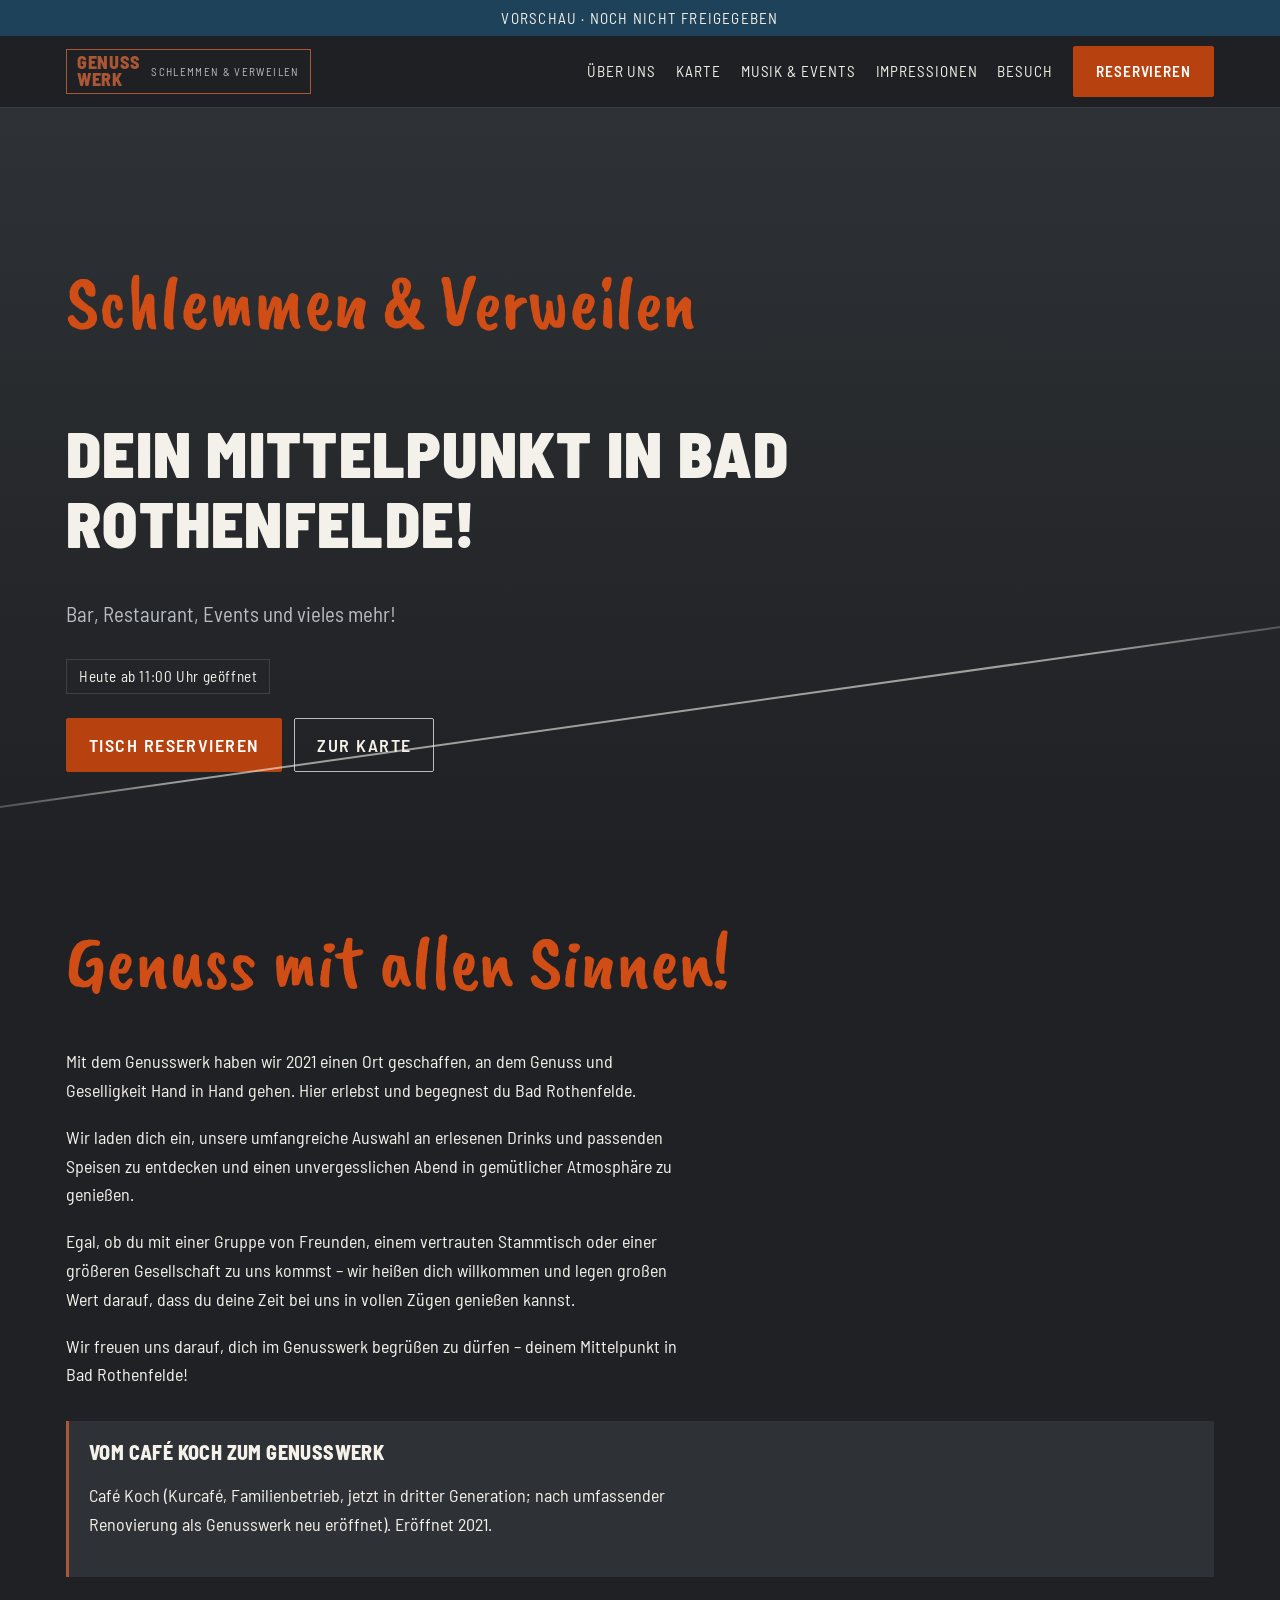
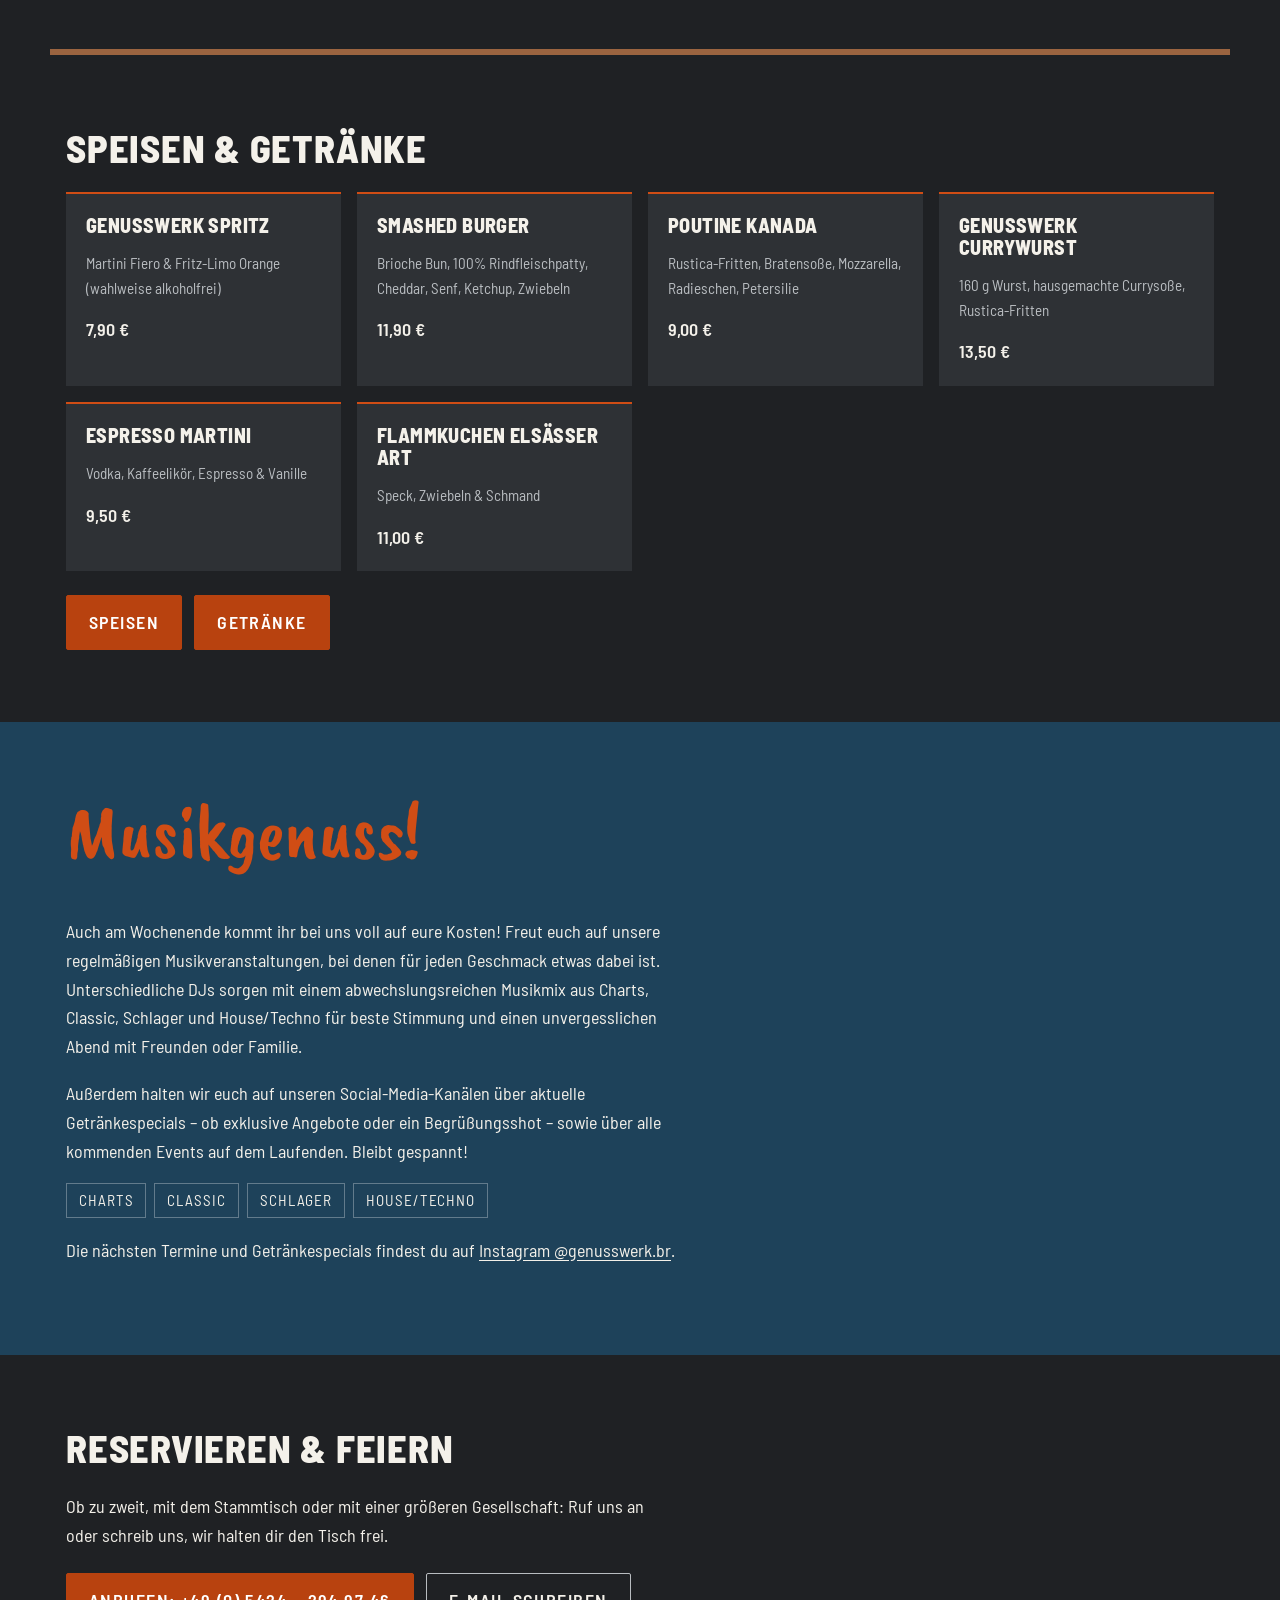
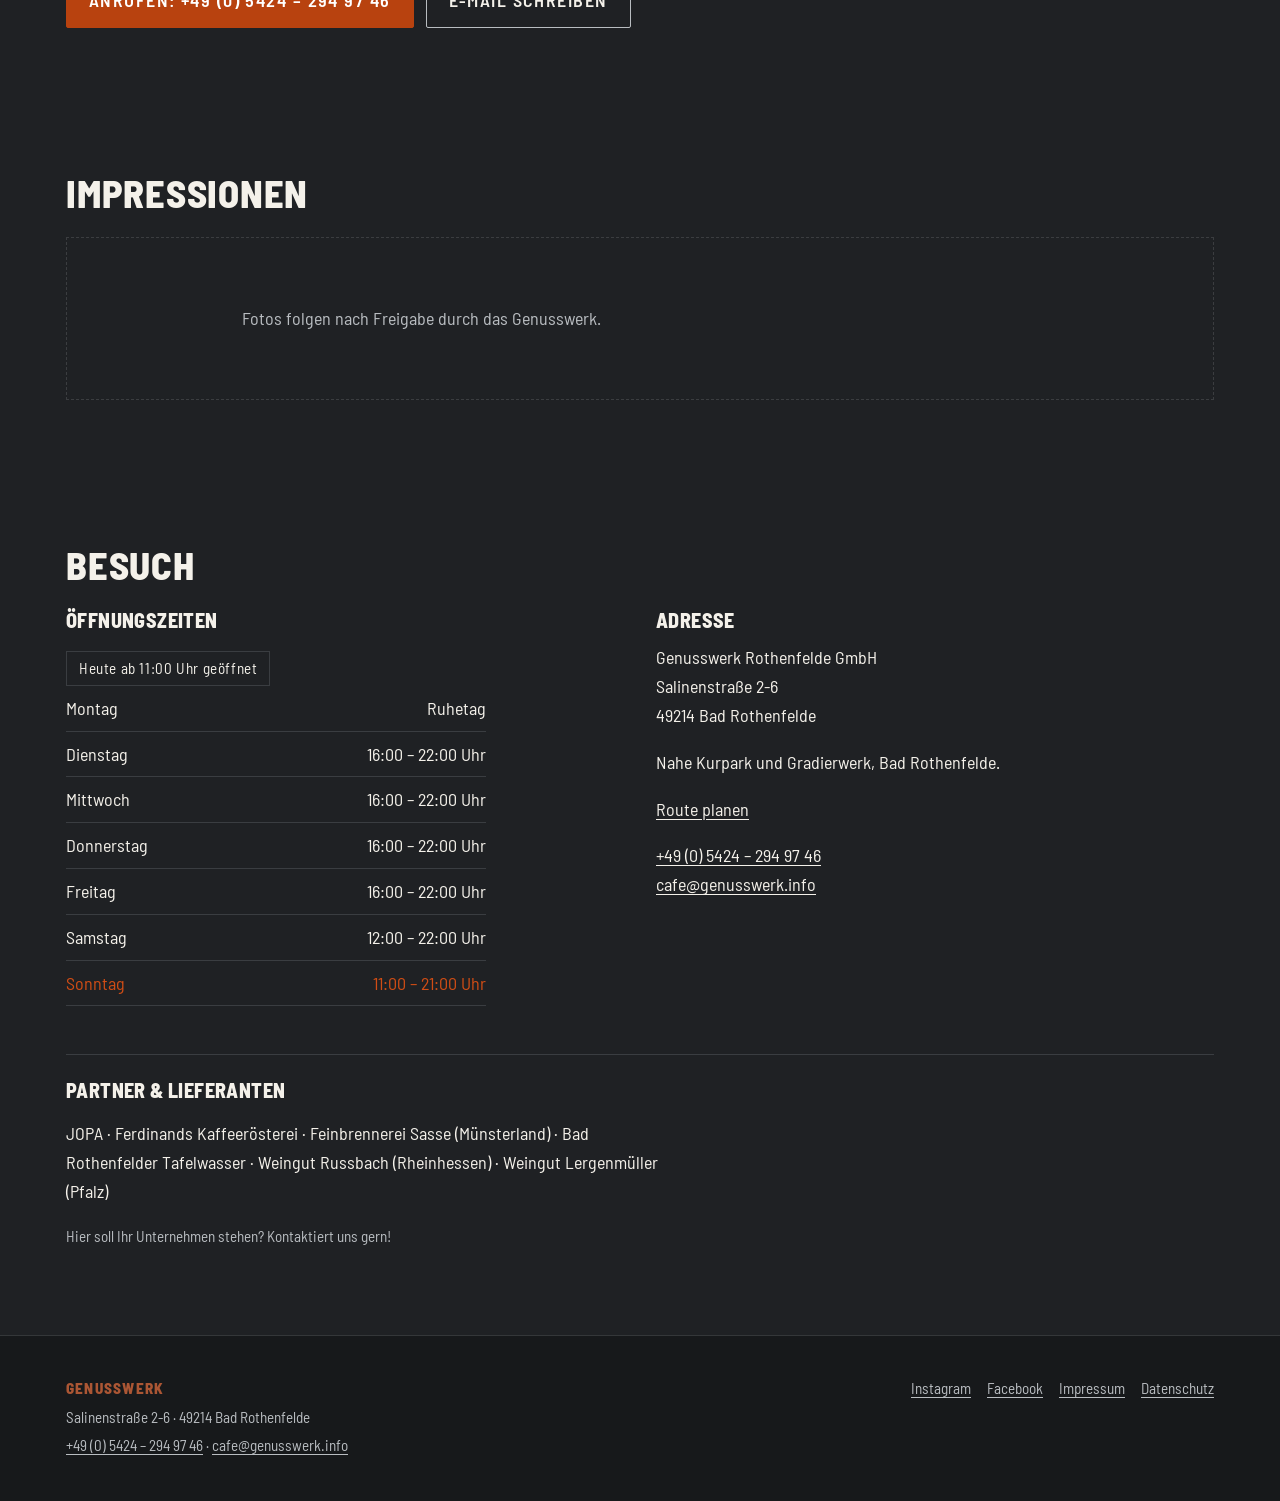
==== index.html @ 1fda417b "Set up Genusswerk website project Concept, content data (full food and drink menu), design tokens an" ====
<!doctype html>
<html lang="de">
<head>
<meta charset="utf-8">
<meta name="viewport" content="width=device-width, initial-scale=1">
<title>Genusswerk Bad Rothenfelde – Bar &amp; Restaurant</title>
<meta name="description" content="Bar &amp; Restaurant in Bad Rothenfelde nahe Kurpark und Gradierwerk: Burger, Flammkuchen, Spritz, Cocktails, Kaffee und DJ-Abende am Wochenende.">
<meta name="robots" content="noindex, nofollow">
<meta name="theme-color" content="#1f2124">
<meta property="og:type" content="website">
<meta property="og:title" content="Genusswerk Bad Rothenfelde – Bar &amp; Restaurant">
<meta property="og:description" content="Bar &amp; Restaurant in Bad Rothenfelde nahe Kurpark und Gradierwerk: Burger, Flammkuchen, Spritz, Cocktails, Kaffee und DJ-Abende am Wochenende.">
<meta property="og:locale" content="de_DE">
<link rel="canonical" href="https://genusswerk.info/">
<script>
/* Vorgabe: Neuladen startet immer oben. Läuft vor dem Rendern, siehe src/site.js. */
(function () {
  if ("scrollRestoration" in history) history.scrollRestoration = "manual";
  var nav = performance.getEntriesByType ? performance.getEntriesByType("navigation")[0] : null;
  var neuGeladen = nav ? nav.type === "reload" : !!(performance.navigation && performance.navigation.type === 1);
  if (neuGeladen && location.hash) history.replaceState(null, "", location.pathname + location.search);
  window.__gwNachOben = neuGeladen || !location.hash;
  if (window.__gwNachOben) window.scrollTo(0, 0);
})();
</script>
<link rel="stylesheet" href="src/design-tokens.css">
<link rel="stylesheet" href="src/site.css">
<script type="application/ld+json">{"@context": "https://schema.org", "@type": "Restaurant", "name": "Genusswerk", "slogan": "Dein Mittelpunkt in Bad Rothenfelde!", "url": "https://genusswerk.info", "telephone": "+4954242949746", "email": "cafe@genusswerk.info", "address": {"@type": "PostalAddress", "streetAddress": "Salinenstraße 2-6", "postalCode": "49214", "addressLocality": "Bad Rothenfelde", "addressCountry": "DE"}, "servesCuisine": ["Burger", "Flammkuchen", "Bar", "Café"], "priceRange": "€€", "hasMenu": "https://genusswerk.info/karte/", "acceptsReservations": true, "openingHoursSpecification": [{"@type": "OpeningHoursSpecification", "dayOfWeek": "Tuesday", "opens": "16:00", "closes": "22:00"}, {"@type": "OpeningHoursSpecification", "dayOfWeek": "Wednesday", "opens": "16:00", "closes": "22:00"}, {"@type": "OpeningHoursSpecification", "dayOfWeek": "Thursday", "opens": "16:00", "closes": "22:00"}, {"@type": "OpeningHoursSpecification", "dayOfWeek": "Friday", "opens": "16:00", "closes": "22:00"}, {"@type": "OpeningHoursSpecification", "dayOfWeek": "Saturday", "opens": "12:00", "closes": "22:00"}, {"@type": "OpeningHoursSpecification", "dayOfWeek": "Sunday", "opens": "11:00", "closes": "21:00"}], "sameAs": ["https://www.instagram.com/genusswerk.br/", "https://www.facebook.com/genusswerk.br/"], "foundingDate": "2021"}</script>
</head>
<body data-seite="start">
<a class="skip" href="#inhalt">Zum Inhalt springen</a>
<p class="vorschau">Vorschau · noch nicht freigegeben</p>
<header class="kopf">
  <div class="kopf-innen">
    <a class="marke" href="" aria-label="Genusswerk – Startseite">
      <span class="marke-wort">GENUSS<br>WERK</span>
      <span class="marke-claim">Schlemmen &amp; Verweilen</span>
    </a>
    <button id="menue-knopf" class="menue-knopf" type="button" aria-expanded="false" aria-controls="menue">Menü</button>
    <nav id="menue" class="menue" aria-label="Hauptmenü">
      <a href="#genuss">Über uns</a>
      <a href="karte/">Karte</a>
      <a href="#events">Musik &amp; Events</a>
      <a href="#eindruecke">Impressionen</a>
      <a href="#besuch">Besuch</a>
      <a class="knopf knopf-voll" href="#reservieren">Reservieren</a>
    </nav>
  </div>
</header>
<main id="inhalt">

<section class="hero" id="start">
  <div class="hero-innen">
    <p class="hand">Schlemmen &amp; Verweilen</p>
    <h1>Dein Mittelpunkt in Bad Rothenfelde!</h1>
    <p class="hero-unterzeile">Bar, Restaurant, Events und vieles mehr!</p>
    <p class="status" data-status>Öffnungszeiten siehe unten</p>
    <div class="knoepfe">
      <a class="knopf knopf-voll" href="#reservieren">Tisch reservieren</a>
      <a class="knopf" href="karte/">Zur Karte</a>
    </div>
  </div>
  <div class="lichtlinie" aria-hidden="true"></div>
</section>

<section class="abschnitt" id="genuss">
  <h2 class="hand">Genuss mit allen Sinnen!</h2>
  <p>Mit dem Genusswerk haben wir 2021 einen Ort geschaffen, an dem Genuss und Geselligkeit Hand in Hand gehen. Hier erlebst und begegnest du Bad Rothenfelde.</p><p>Wir laden dich ein, unsere umfangreiche Auswahl an erlesenen Drinks und passenden Speisen zu entdecken und einen unvergesslichen Abend in gemütlicher Atmosphäre zu genießen.</p><p>Egal, ob du mit einer Gruppe von Freunden, einem vertrauten Stammtisch oder einer größeren Gesellschaft zu uns kommst – wir heißen dich willkommen und legen großen Wert darauf, dass du deine Zeit bei uns in vollen Zügen genießen kannst.</p><p>Wir freuen uns darauf, dich im Genusswerk begrüßen zu dürfen – deinem Mittelpunkt in Bad Rothenfelde!</p>
  <aside class="geschichte">
    <h3>Vom Café Koch zum Genusswerk</h3>
    <p>Café Koch (Kurcafé, Familienbetrieb, jetzt in dritter Generation; nach umfassender Renovierung als Genusswerk neu eröffnet). Eröffnet 2021.</p>
  </aside>
</section>

<section class="abschnitt abschnitt-theke" id="karte">
  <h2>Speisen &amp; Getränke</h2>
  <ul class="highlights"><li><h3>Genusswerk Spritz</h3><p>Martini Fiero &amp; Fritz-Limo Orange (wahlweise alkoholfrei)</p><span class="preis">7,90 €</span></li><li><h3>Smashed Burger</h3><p>Brioche Bun, 100% Rindfleischpatty, Cheddar, Senf, Ketchup, Zwiebeln</p><span class="preis">11,90 €</span></li><li><h3>Poutine Kanada</h3><p>Rustica-Fritten, Bratensoße, Mozzarella, Radieschen, Petersilie</p><span class="preis">9,00 €</span></li><li><h3>Genusswerk Currywurst</h3><p>160 g Wurst, hausgemachte Currysoße, Rustica-Fritten</p><span class="preis">13,50 €</span></li><li><h3>Espresso Martini</h3><p>Vodka, Kaffeelikör, Espresso &amp; Vanille</p><span class="preis">9,50 €</span></li><li><h3>Flammkuchen Elsässer Art</h3><p>Speck, Zwiebeln &amp; Schmand</p><span class="preis">11,00 €</span></li></ul>
  <div class="knoepfe">
    <a class="knopf knopf-voll" href="karte/#speisen">Speisen</a>
    <a class="knopf knopf-voll" href="karte/#getraenke">Getränke</a>
  </div>
</section>

<section class="abschnitt abschnitt-navy" id="events">
  <h2 class="hand">Musikgenuss!</h2>
  <p>Auch am Wochenende kommt ihr bei uns voll auf eure Kosten! Freut euch auf unsere regelmäßigen Musikveranstaltungen, bei denen für jeden Geschmack etwas dabei ist. Unterschiedliche DJs sorgen mit einem abwechslungsreichen Musikmix aus Charts, Classic, Schlager und House/Techno für beste Stimmung und einen unvergesslichen Abend mit Freunden oder Familie.</p><p>Außerdem halten wir euch auf unseren Social-Media-Kanälen über aktuelle Getränkespecials – ob exklusive Angebote oder ein Begrüßungsshot – sowie über alle kommenden Events auf dem Laufenden. Bleibt gespannt!</p>
  <ul class="genres"><li>Charts</li><li>Classic</li><li>Schlager</li><li>House/Techno</li></ul>
  <p class="termine-leer">Die nächsten Termine und Getränkespecials findest du auf <a href="https://www.instagram.com/genusswerk.br/" rel="noopener">Instagram @genusswerk.br</a>.</p>
</section>

<section class="abschnitt" id="reservieren">
  <h2>Reservieren &amp; Feiern</h2>
  <p>Ob zu zweit, mit dem Stammtisch oder mit einer größeren Gesellschaft: Ruf uns an oder schreib uns, wir halten dir den Tisch frei.</p>
  <div class="knoepfe">
    <a class="knopf knopf-voll" href="tel:+4954242949746">Anrufen: +49 (0) 5424 – 294 97 46</a>
    <a class="knopf" href="mailto:cafe@genusswerk.info?subject=Tischreservierung Genusswerk&amp;body=Datum:%0APersonen:%0AUhrzeit:%0AAnlass:%0ATelefon:">E-Mail schreiben</a>
  </div>
</section>

<section class="abschnitt" id="eindruecke">
  <h2>Impressionen</h2>
  <div class="galerie" data-platzhalter>
    <p>Fotos folgen nach Freigabe durch das Genusswerk.</p>
  </div>
</section>

<section class="abschnitt" id="besuch">
  <h2>Besuch</h2>
  <div class="besuch-raster">
    <div>
      <h3>Öffnungszeiten</h3>
      <p class="status" data-status></p>
      <table class="zeiten"><tr data-tag="Mo"><th scope="row">Montag</th><td>Ruhetag</td></tr><tr data-tag="Di"><th scope="row">Dienstag</th><td>16:00 – 22:00 Uhr</td></tr><tr data-tag="Mi"><th scope="row">Mittwoch</th><td>16:00 – 22:00 Uhr</td></tr><tr data-tag="Do"><th scope="row">Donnerstag</th><td>16:00 – 22:00 Uhr</td></tr><tr data-tag="Fr"><th scope="row">Freitag</th><td>16:00 – 22:00 Uhr</td></tr><tr data-tag="Sa"><th scope="row">Samstag</th><td>12:00 – 22:00 Uhr</td></tr><tr data-tag="So"><th scope="row">Sonntag</th><td>11:00 – 21:00 Uhr</td></tr></table>
    </div>
    <div>
      <h3>Adresse</h3>
      <address>Genusswerk Rothenfelde GmbH<br>Salinenstraße 2-6<br>49214 Bad Rothenfelde</address>
      <p>Nahe Kurpark und Gradierwerk, Bad Rothenfelde.</p>
      <p><a href="https://www.openstreetmap.org/search?query=Salinenstraße+2-6+49214+Bad+Rothenfelde" rel="noopener">Route planen</a></p>
      <p><a href="tel:+4954242949746">+49 (0) 5424 – 294 97 46</a><br><a href="mailto:cafe@genusswerk.info">cafe@genusswerk.info</a></p>
    </div>
  </div>
  <div class="partner">
    <h3>Partner &amp; Lieferanten</h3>
    <p>JOPA · Ferdinands Kaffeerösterei · Feinbrennerei Sasse (Münsterland) · Bad Rothenfelder Tafelwasser · Weingut Russbach (Rheinhessen) · Weingut Lergenmüller (Pfalz)</p>
    <p class="leise">Hier soll Ihr Unternehmen stehen? Kontaktiert uns gern!</p>
  </div>
</section>

</main>
<footer class="fuss">
  <div class="fuss-innen">
    <div>
      <p class="fuss-marke">GENUSSWERK</p>
      <p>Salinenstraße 2-6 · 49214 Bad Rothenfelde</p>
      <p><a href="tel:+4954242949746">+49 (0) 5424 – 294 97 46</a> · <a href="mailto:cafe@genusswerk.info">cafe@genusswerk.info</a></p>
    </div>
    <nav aria-label="Rechtliches" class="fuss-links">
      <a href="https://www.instagram.com/genusswerk.br/" rel="noopener">Instagram</a>
      <a href="https://www.facebook.com/genusswerk.br/" rel="noopener">Facebook</a>
      <a href="impressum/">Impressum</a>
      <a href="datenschutz/">Datenschutz</a>
    </nav>
  </div>
</footer>
<script type="application/json" id="gw-zeiten">[{"tag": "Montag", "kurz": "Mo", "geschlossen": true, "label": "Ruhetag"}, {"tag": "Dienstag", "kurz": "Di", "von": "16:00", "bis": "22:00"}, {"tag": "Mittwoch", "kurz": "Mi", "von": "16:00", "bis": "22:00"}, {"tag": "Donnerstag", "kurz": "Do", "von": "16:00", "bis": "22:00"}, {"tag": "Freitag", "kurz": "Fr", "von": "16:00", "bis": "22:00"}, {"tag": "Samstag", "kurz": "Sa", "von": "12:00", "bis": "22:00"}, {"tag": "Sonntag", "kurz": "So", "von": "11:00", "bis": "21:00"}]</script>
<script src="src/site.js" defer></script>
</body>
</html>
---- src/design-tokens.css ----
/*
 * Genusswerk – Design-Tokens (Entwurf, Stand 29.09.2026)
 *
 * Herkunft der Werte:
 *   Markenfarben  -> genusswerk.info (CSS) und Speisekarten-PDF 2026
 *   Raumfarben    -> Fotos vom Gastraum (Ziegel, Nussholz-Theke, Petrol-Samt, Stahlrohre, LED-Linien)
 *   Schriften     -> Speisekarte 2026: Barlow Semi Condensed + Pinselschrift "Ernest and Emily"
 *
 * Raumfarben sind Schätzwerte aus Fotos. Vor dem Bau einmal vor Ort mit Farbkarte abgleichen.
 */

@import url("https://fonts.googleapis.com/css2?family=Barlow+Semi+Condensed:wght@300;400;600;700;800;900&family=Caveat+Brush&display=swap");

:root {
  /* Marke */
  --gw-orange: #d04d15;        /* Hauptakzent: Buttons, Schrift-Highlights, Etiketten "Speisen"/"Getränke" */
  --gw-orange-hover: #b8420f;
  --gw-kupfer: #ab5634;        /* Logo-Rahmen, feine Linien, Icons */
  --gw-navy: #1e425a;          /* Textflächen wie "Musikgenuss!" und "Dein Mittelpunkt" */
  --gw-navy-tief: #142c3d;

  /* Raum */
  --raum-anthrazit: #1f2124;   /* schwarze Decke, Regale, Stühle: Grundfläche der Seite */
  --raum-graphit: #2e3135;     /* Thekenfront, Karten-Hintergründe */
  --raum-ziegel: #7b4a3c;      /* Klinkerwand: nur als Textur oder schmale Flächen */
  --raum-ziegel-hell: #a06a58;
  --raum-nuss: #9a6440;        /* Nussholz-Thekenplatte: Trennbänder, Tabellenkopf */
  --raum-nuss-hell: #c08a5e;
  --raum-samt: #3d7d92;        /* Petrol-Samt der Barhocker: sekundärer Akzent, Tags, Fokus-Ring */
  --raum-samt-hell: #6fa9bb;
  --raum-stahl: #b9bdc1;       /* Lüftungsrohre: Linien, Trenner, sekundärer Text auf dunkel */
  --raum-licht: #f4f1ea;       /* warmes LED-Weiß: Fließtext auf dunkel */

  /* Semantik – dunkles Standardthema ("Abend in der Bar") */
  --bg: var(--raum-anthrazit);
  --bg-karte: var(--raum-graphit);
  --text: var(--raum-licht);
  --text-leise: var(--raum-stahl);
  --akzent: var(--gw-orange);
  --akzent-2: var(--raum-samt);
  --linie: rgba(185, 189, 193, 0.18);
  --fokus: var(--raum-samt-hell);

  /* Schrift */
  --font-text: "Barlow Semi Condensed", "Arial Narrow", system-ui, sans-serif;
  --font-titel: "Barlow Semi Condensed", "Arial Narrow", system-ui, sans-serif; /* 800/900, VERSALIEN */
  --font-hand: "Caveat Brush", "Segoe Script", cursive; /* Ersatz für "Ernest and Emily", Lizenz prüfen */

  --fs-hand: clamp(2.6rem, 6vw, 5rem);
  --fs-h1: clamp(2.2rem, 5vw, 4rem);
  --fs-h2: clamp(1.6rem, 3.2vw, 2.4rem);
  --fs-text: 1.125rem;
  --fs-klein: 0.95rem;

  /* Raster */
  --radius: 2px;               /* kantig wie Stahl und Theke, keine runden "App"-Ecken */
  --gutter: 16px;
  --max: 1180px;
  --lichtlinie: linear-gradient(90deg, transparent, var(--raum-licht) 20%, var(--raum-licht) 80%, transparent);
}

/* Helles Tagesthema ("Kaffee am Sonntag"), optional */
:root[data-theme="tag"] {
  --bg: var(--raum-licht);
  --bg-karte: #ffffff;
  --text: var(--raum-anthrazit);
  --text-leise: #5a5f64;
  --linie: rgba(31, 33, 36, 0.12);
}

@media (prefers-reduced-motion: reduce) {
  :root { --animation: none; }
}
---- src/site.css ----
/*
 * Genusswerk – Rohbau-Stylesheet.
 * Struktur und Lesbarkeit stehen, die edle Gestaltung folgt im Designschritt.
 * Werte kommen aus design-tokens.css.
 *
 * Kein `scroll-behavior: smooth` auf html: das würde den Sprung nach oben
 * beim Neuladen animieren. Weiches Scrollen macht site.js nur bei Klicks.
 */

*, *::before, *::after { box-sizing: border-box; }

html { -webkit-text-size-adjust: 100%; }

body {
  margin: 0;
  background: var(--bg);
  color: var(--text);
  font-family: var(--font-text);
  font-size: var(--fs-text);
  line-height: 1.6;
}

img { max-width: 100%; display: block; }
a { color: inherit; text-underline-offset: 3px; }
a:hover { color: var(--akzent); }
:focus-visible { outline: 2px solid var(--fokus); outline-offset: 3px; }

h1, h2, h3, h4 {
  font-family: var(--font-titel);
  font-weight: 800;
  line-height: 1.1;
  text-transform: uppercase;
  letter-spacing: 0.02em;
  margin: 0 0 0.6em;
}
h1 { font-size: var(--fs-h1); font-weight: 900; }
h2 { font-size: var(--fs-h2); }
h3 { font-size: 1.25rem; }
h4 { font-size: 1.05rem; margin: 0; }

.hand {
  font-family: var(--font-hand);
  font-size: var(--fs-hand);
  font-weight: 400;
  text-transform: none;
  letter-spacing: 0;
  color: var(--akzent);
  line-height: 1;
}

.skip { position: absolute; left: -999px; top: 0; }
.skip:focus { left: var(--gutter); z-index: 100; background: var(--bg); padding: 8px 12px; }

.vorschau {
  margin: 0;
  padding: 6px var(--gutter);
  background: var(--gw-navy);
  color: var(--raum-licht);
  font-size: var(--fs-klein);
  text-align: center;
  letter-spacing: 0.08em;
  text-transform: uppercase;
}

/* Kopf */
.kopf { position: sticky; top: 0; z-index: 50; background: rgba(31, 33, 36, 0.92); backdrop-filter: blur(8px); border-bottom: 1px solid var(--linie); }
.kopf-innen { max-width: var(--max); margin: 0 auto; padding: 10px var(--gutter); display: flex; align-items: center; gap: 16px; }
.marke { text-decoration: none; display: flex; align-items: center; gap: 12px; border: 1px solid var(--gw-kupfer); padding: 4px 10px; }
.marke-wort { color: var(--gw-kupfer); font-weight: 800; line-height: 0.95; letter-spacing: 0.04em; }
.marke-claim { font-size: 0.7rem; letter-spacing: 0.12em; text-transform: uppercase; color: var(--text-leise); }
.menue { margin-left: auto; display: flex; align-items: center; gap: 20px; }
.menue a { text-decoration: none; text-transform: uppercase; letter-spacing: 0.06em; font-size: 0.95rem; }
.menue-knopf { display: none; margin-left: auto; background: none; color: var(--text); border: 1px solid var(--linie); padding: 6px 12px; font: inherit; }

@media (max-width: 860px) {
  .menue-knopf { display: block; }
  .menue { display: none; position: absolute; top: 100%; left: 0; right: 0; flex-direction: column; align-items: stretch; gap: 0; background: var(--bg); border-bottom: 1px solid var(--linie); }
  .menue[data-offen] { display: flex; }
  .menue a { padding: 14px var(--gutter); border-top: 1px solid var(--linie); }
  .marke-claim { display: none; }
}

/* Knöpfe */
.knoepfe { display: flex; flex-wrap: wrap; gap: 12px; margin-top: 24px; }
.knopf { display: inline-block; padding: 12px 22px; border: 1px solid var(--raum-stahl); border-radius: var(--radius); text-decoration: none; text-transform: uppercase; letter-spacing: 0.08em; font-weight: 600; }
.knopf-voll { background: var(--gw-orange-hover); border-color: var(--gw-orange-hover); color: #fff; }
.knopf-voll:hover { background: var(--gw-orange); color: #fff; }

/* Hero */
.hero { position: relative; min-height: 78vh; display: flex; align-items: center; background: linear-gradient(180deg, var(--raum-graphit), var(--bg)); overflow: hidden; }
.hero-innen { max-width: var(--max); margin: 0 auto; padding: 80px var(--gutter); width: 100%; }
.hero-unterzeile { font-size: 1.3rem; color: var(--text-leise); }
.lichtlinie { position: absolute; left: -10%; right: -10%; bottom: 18%; height: 2px; background: var(--lichtlinie); transform: rotate(-8deg); opacity: 0.6; }

.status { display: inline-block; margin: 8px 0 0; padding: 4px 12px; border: 1px solid var(--linie); font-size: var(--fs-klein); letter-spacing: 0.04em; }
.status[data-status="offen"] { border-color: var(--raum-samt); color: var(--raum-samt-hell); }
.status:empty { display: none; }

/* Abschnitte */
.abschnitt { max-width: var(--max); margin: 0 auto; padding: 72px var(--gutter); }
.abschnitt-navy { max-width: none; background: var(--gw-navy); padding-left: max(var(--gutter), calc((100% - var(--max)) / 2 + var(--gutter))); padding-right: max(var(--gutter), calc((100% - var(--max)) / 2 + var(--gutter))); }
.abschnitt-theke { border-top: 6px solid var(--raum-nuss); }
.abschnitt p { max-width: 68ch; }
.geschichte { margin-top: 32px; padding: 20px; border-left: 3px solid var(--gw-kupfer); background: var(--bg-karte); }
.leise { color: var(--text-leise); font-size: var(--fs-klein); }

.highlights { list-style: none; padding: 0; margin: 0; display: grid; gap: 16px; grid-template-columns: repeat(auto-fill, minmax(240px, 1fr)); }
.highlights li { background: var(--bg-karte); padding: 20px; border-top: 2px solid var(--akzent); }
.highlights p { font-size: var(--fs-klein); color: var(--text-leise); }

.genres { list-style: none; padding: 0; display: flex; flex-wrap: wrap; gap: 8px; }
.genres li { border: 1px solid rgba(255, 255, 255, 0.3); padding: 4px 12px; text-transform: uppercase; font-size: var(--fs-klein); letter-spacing: 0.06em; }

.galerie[data-platzhalter] { border: 1px dashed var(--linie); padding: 48px; text-align: center; color: var(--text-leise); }

.besuch-raster { display: grid; gap: 32px; grid-template-columns: repeat(auto-fit, minmax(280px, 1fr)); }
address { font-style: normal; }
.zeiten { border-collapse: collapse; width: 100%; max-width: 420px; }
.zeiten th, .zeiten td { text-align: left; padding: 8px 0; border-bottom: 1px solid var(--linie); font-weight: 400; }
.zeiten td { text-align: right; }
.zeiten tr[data-heute] { color: var(--akzent); font-weight: 600; }
.partner { margin-top: 48px; padding-top: 24px; border-top: 1px solid var(--linie); }

/* Karte */
.karte-leiste { position: sticky; top: 58px; z-index: 10; background: var(--bg); padding: 12px 0; border-bottom: 1px solid var(--linie); }
.filter { display: flex; gap: 8px; flex-wrap: wrap; }
.filter button { background: none; color: var(--text); border: 1px solid var(--linie); padding: 6px 14px; font: inherit; font-size: var(--fs-klein); cursor: pointer; }
.filter button[aria-pressed="true"] { border-color: var(--raum-samt); background: var(--raum-samt); color: #fff; }
.sprung { display: flex; gap: 16px; overflow-x: auto; margin-top: 10px; font-size: var(--fs-klein); white-space: nowrap; scrollbar-width: thin; }
.sprung a { text-decoration: none; color: var(--text-leise); }
.karte-block { margin-top: 56px; }
.etikett { display: inline-block; background: var(--gw-orange-hover); color: #fff; padding: 6px 18px; font-family: var(--font-hand); text-transform: none; font-weight: 400; font-size: 2.4rem; letter-spacing: 0; }
.kategorie { margin-top: 40px; scroll-margin-top: 150px; }
.kategorie h3 { color: var(--raum-nuss-hell); border-bottom: 1px solid var(--linie); padding-bottom: 8px; }
.kategorie-hinweis { color: var(--text-leise); font-size: var(--fs-klein); }
.gerichte { list-style: none; padding: 0; margin: 0; }
.gericht { padding: 12px 0; }
.gericht-kopf { display: flex; align-items: baseline; gap: 8px; }
.gericht-kopf h4 { min-width: 0; text-transform: none; font-weight: 600; font-size: 1.1rem; letter-spacing: 0; }
.punkte { flex: 1; border-bottom: 1px dotted var(--linie); transform: translateY(-4px); }
.preis { white-space: nowrap; font-weight: 600; text-align: right; }
.preis:has(.preis-paar) { white-space: normal; display: flex; flex-wrap: wrap; justify-content: flex-end; column-gap: 12px; }
.preis-paar { white-space: nowrap; }
.preis-label { color: var(--text-leise); font-weight: 400; font-size: var(--fs-klein); }
.gericht-text { margin: 2px 0 0; color: var(--text-leise); font-size: var(--fs-klein); }
.tag { display: inline-block; margin: 6px 6px 0 0; padding: 1px 8px; font-size: 0.75rem; text-transform: uppercase; letter-spacing: 0.06em; border: 1px solid var(--raum-samt); color: var(--raum-samt-hell); }
.extras { font-size: var(--fs-klein); color: var(--text-leise); }
.karte-pdf { margin-top: 24px; font-size: var(--fs-klein); }

.recht h2 { font-size: 1.2rem; margin-top: 2em; }

/* Fuß */
.fuss { border-top: 1px solid var(--linie); background: #17191b; }
.fuss-innen { max-width: var(--max); margin: 0 auto; padding: 40px var(--gutter); display: flex; flex-wrap: wrap; justify-content: space-between; gap: 24px; font-size: var(--fs-klein); color: var(--text-leise); }
.fuss-innen p { margin: 0 0 4px; }
.fuss-marke { color: var(--gw-kupfer); font-weight: 800; letter-spacing: 0.08em; }
.fuss-links { display: flex; flex-wrap: wrap; gap: 16px; align-items: flex-start; }

@media print {
  .kopf, .fuss, .karte-leiste, .vorschau, .karte-pdf { display: none; }
  body { background: #fff; color: #000; }
  .gericht-text, .kategorie-hinweis, .preis-label { color: #333; }
  .etikett { background: none; color: #000; padding: 0; }
  .kategorie { break-inside: avoid; }
}

@media (prefers-reduced-motion: reduce) {
  * { animation: none !important; transition: none !important; }
}
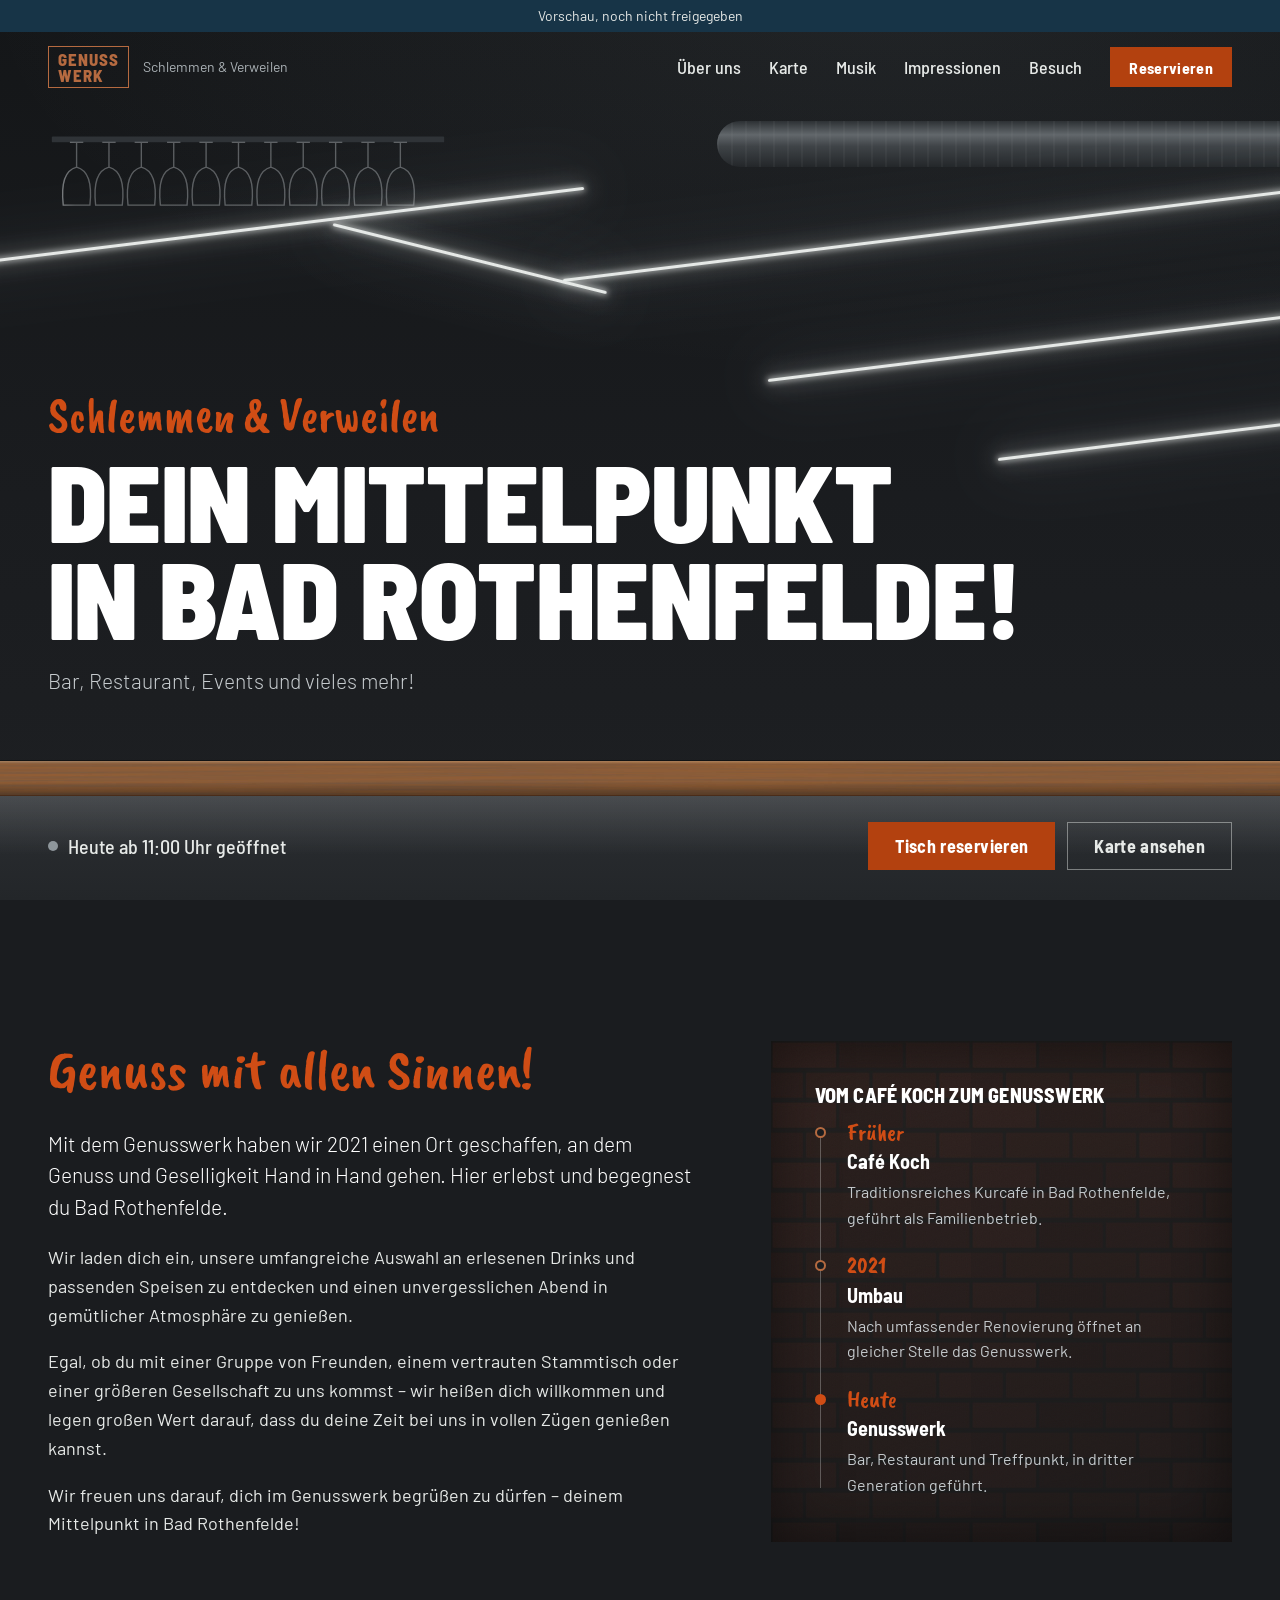
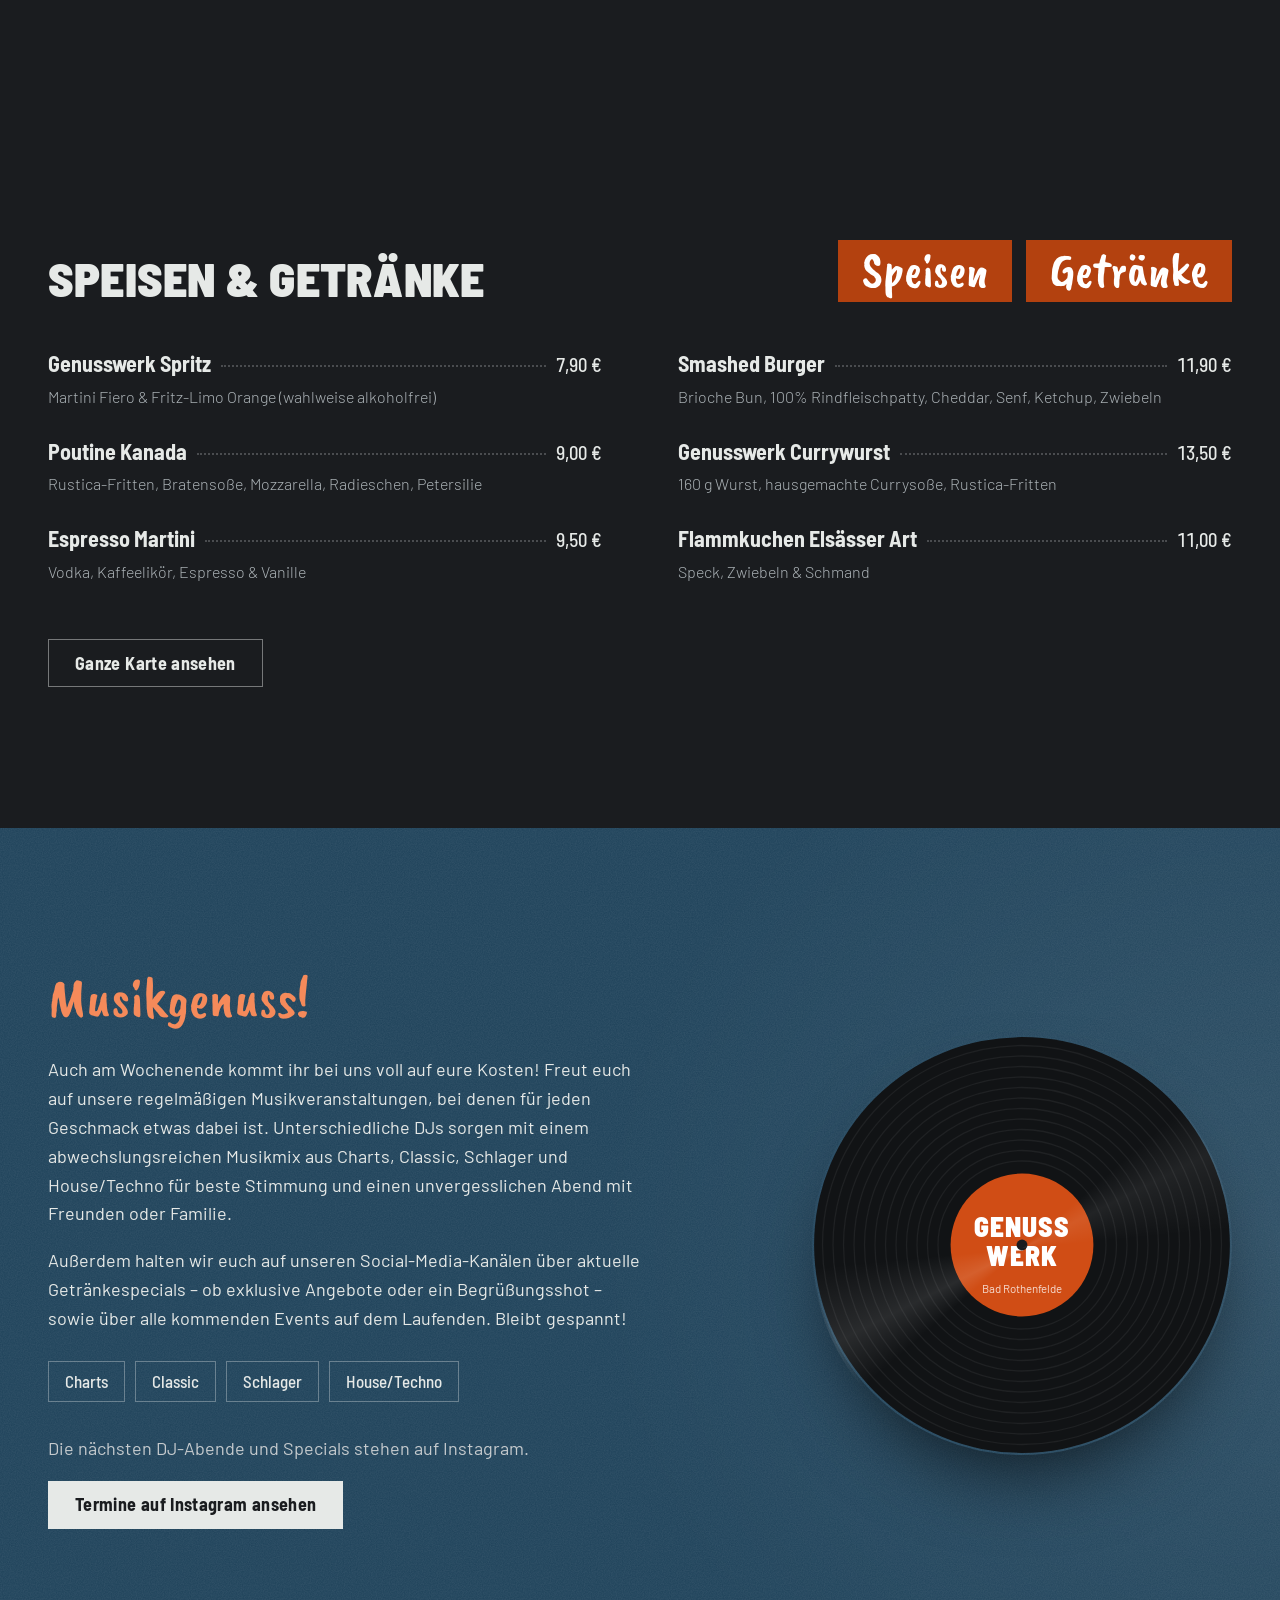
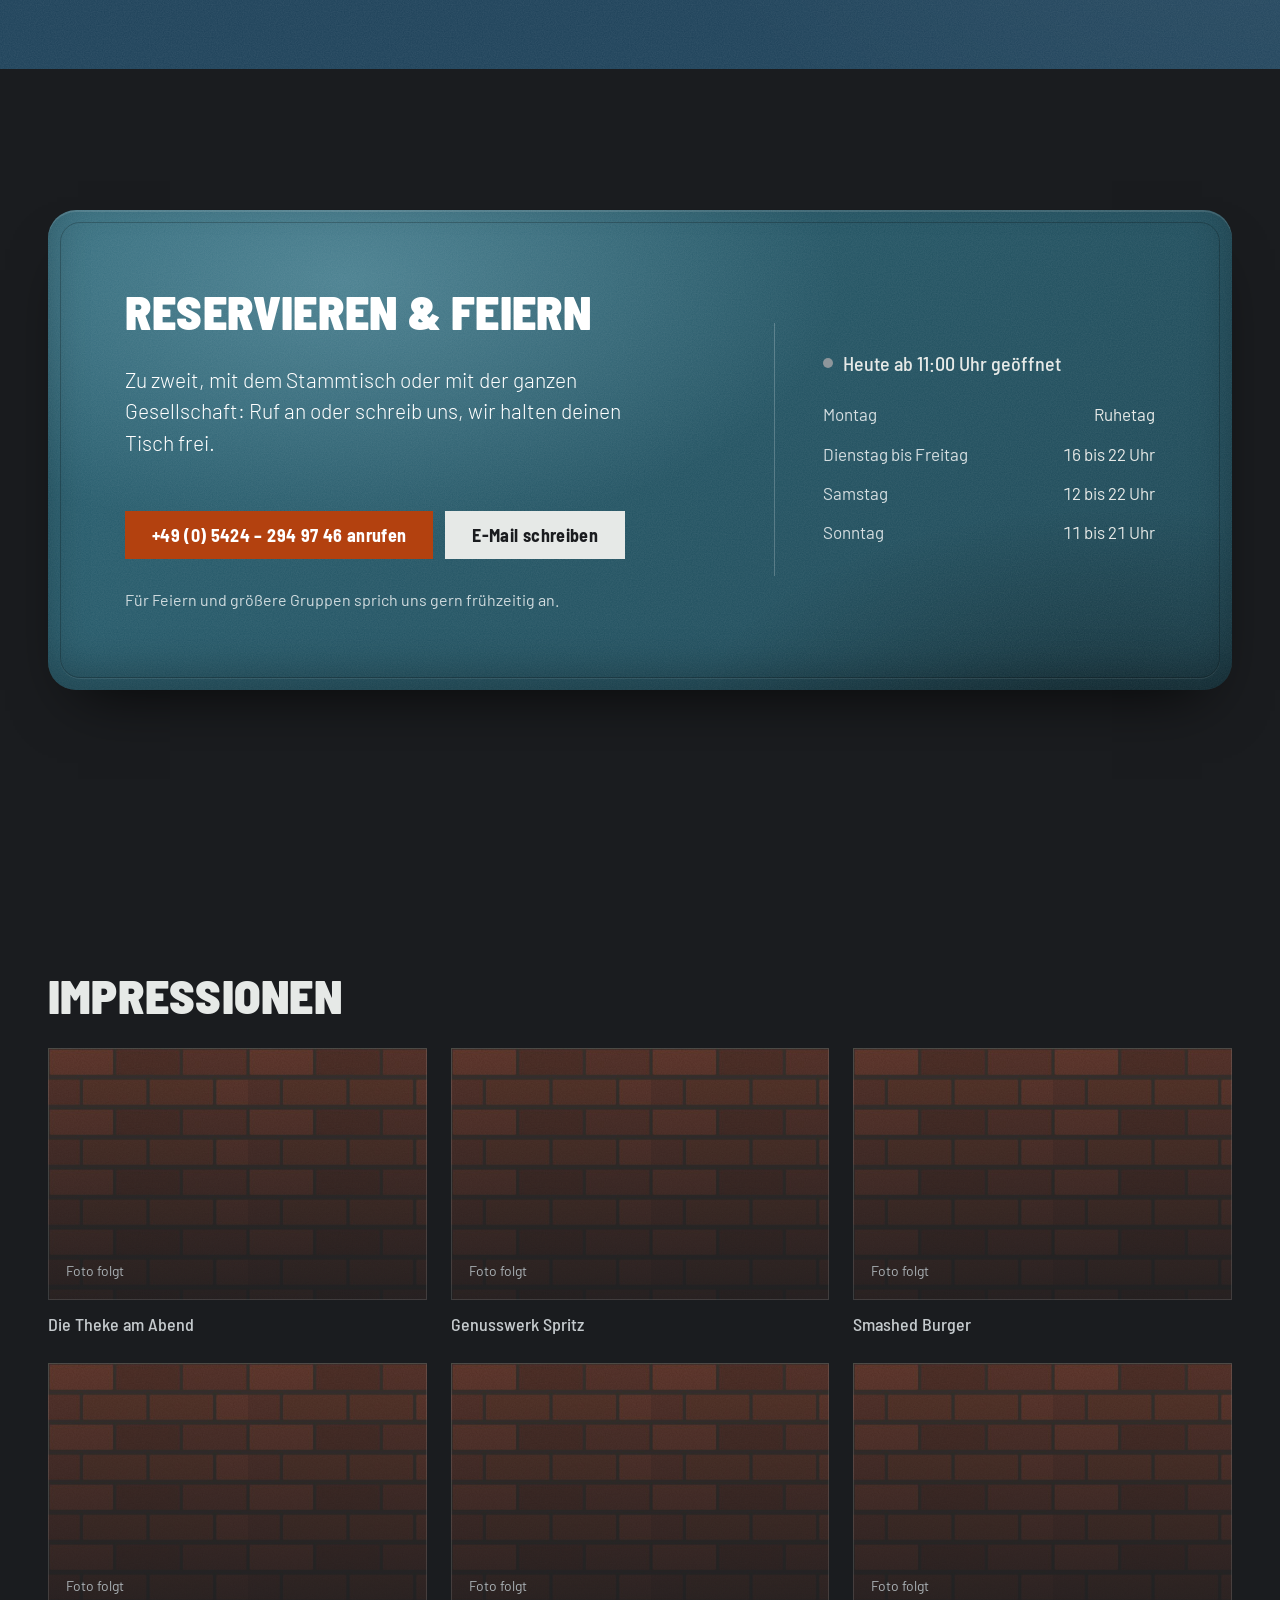
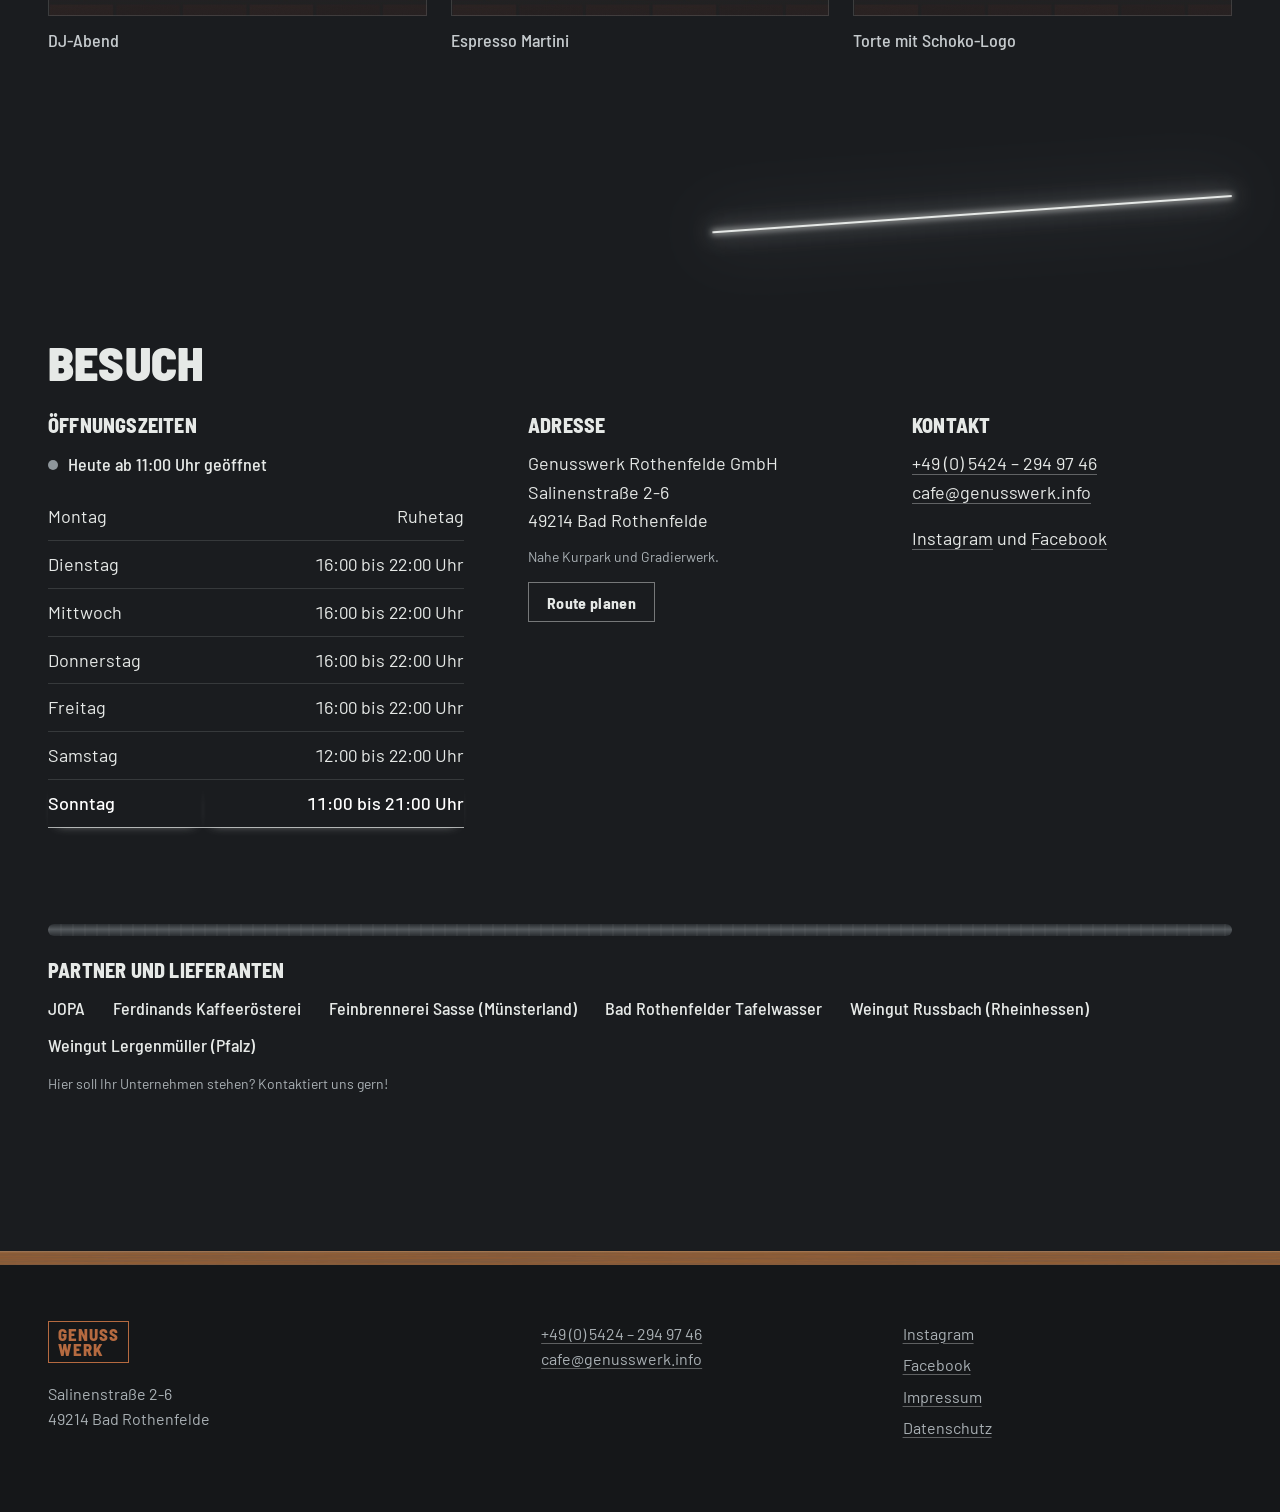
==== commit 2fc4d7e7: "Design the site as "an evening at the bar" The page is built like the room: black ceiling with diago" ====
--- a/index.html
+++ b/index.html
@@ -3,12 +3,13 @@
 <head>
 <meta charset="utf-8">
 <meta name="viewport" content="width=device-width, initial-scale=1">
-<title>Genusswerk Bad Rothenfelde – Bar &amp; Restaurant</title>
+<title>Genusswerk Bad Rothenfelde: Bar &amp; Restaurant</title>
 <meta name="description" content="Bar &amp; Restaurant in Bad Rothenfelde nahe Kurpark und Gradierwerk: Burger, Flammkuchen, Spritz, Cocktails, Kaffee und DJ-Abende am Wochenende.">
 <meta name="robots" content="noindex, nofollow">
-<meta name="theme-color" content="#1f2124">
+<meta name="theme-color" content="#1a1c1f">
+<meta name="color-scheme" content="dark">
 <meta property="og:type" content="website">
-<meta property="og:title" content="Genusswerk Bad Rothenfelde – Bar &amp; Restaurant">
+<meta property="og:title" content="Genusswerk Bad Rothenfelde: Bar &amp; Restaurant">
 <meta property="og:description" content="Bar &amp; Restaurant in Bad Rothenfelde nahe Kurpark und Gradierwerk: Burger, Flammkuchen, Spritz, Cocktails, Kaffee und DJ-Abende am Wochenende.">
 <meta property="og:locale" content="de_DE">
 <link rel="canonical" href="https://genusswerk.info/">
@@ -21,121 +22,191 @@
   if (neuGeladen && location.hash) history.replaceState(null, "", location.pathname + location.search);
   window.__gwNachOben = neuGeladen || !location.hash;
   if (window.__gwNachOben) window.scrollTo(0, 0);
+  document.documentElement.classList.add("js");
 })();
 </script>
+<link rel="preload" href="src/fonts/barlow-semi-condensed-900.woff2" as="font" type="font/woff2" crossorigin>
+<link rel="preload" href="src/fonts/barlow-400.woff2" as="font" type="font/woff2" crossorigin>
+<link rel="stylesheet" href="src/fonts.css">
 <link rel="stylesheet" href="src/design-tokens.css">
 <link rel="stylesheet" href="src/site.css">
 <script type="application/ld+json">{"@context": "https://schema.org", "@type": "Restaurant", "name": "Genusswerk", "slogan": "Dein Mittelpunkt in Bad Rothenfelde!", "url": "https://genusswerk.info", "telephone": "+4954242949746", "email": "cafe@genusswerk.info", "address": {"@type": "PostalAddress", "streetAddress": "Salinenstraße 2-6", "postalCode": "49214", "addressLocality": "Bad Rothenfelde", "addressCountry": "DE"}, "servesCuisine": ["Burger", "Flammkuchen", "Bar", "Café"], "priceRange": "€€", "hasMenu": "https://genusswerk.info/karte/", "acceptsReservations": true, "openingHoursSpecification": [{"@type": "OpeningHoursSpecification", "dayOfWeek": "Tuesday", "opens": "16:00", "closes": "22:00"}, {"@type": "OpeningHoursSpecification", "dayOfWeek": "Wednesday", "opens": "16:00", "closes": "22:00"}, {"@type": "OpeningHoursSpecification", "dayOfWeek": "Thursday", "opens": "16:00", "closes": "22:00"}, {"@type": "OpeningHoursSpecification", "dayOfWeek": "Friday", "opens": "16:00", "closes": "22:00"}, {"@type": "OpeningHoursSpecification", "dayOfWeek": "Saturday", "opens": "12:00", "closes": "22:00"}, {"@type": "OpeningHoursSpecification", "dayOfWeek": "Sunday", "opens": "11:00", "closes": "21:00"}], "sameAs": ["https://www.instagram.com/genusswerk.br/", "https://www.facebook.com/genusswerk.br/"], "foundingDate": "2021"}</script>
 </head>
 <body data-seite="start">
 <a class="skip" href="#inhalt">Zum Inhalt springen</a>
-<p class="vorschau">Vorschau · noch nicht freigegeben</p>
-<header class="kopf">
+<header class="kopf" id="kopf">
+  <p class="vorschau">Vorschau, noch nicht freigegeben</p>
   <div class="kopf-innen">
-    <a class="marke" href="" aria-label="Genusswerk – Startseite">
-      <span class="marke-wort">GENUSS<br>WERK</span>
+    <a class="marke" href="" aria-label="Genusswerk, zur Startseite">
+      <span class="marke-rahmen"><span>GENUSS</span><span>WERK</span></span>
       <span class="marke-claim">Schlemmen &amp; Verweilen</span>
     </a>
-    <button id="menue-knopf" class="menue-knopf" type="button" aria-expanded="false" aria-controls="menue">Menü</button>
+    <button id="menue-knopf" class="menue-knopf" type="button" aria-expanded="false" aria-controls="menue">
+      <span class="menue-striche" aria-hidden="true"></span><span class="menue-wort">Menü</span>
+    </button>
     <nav id="menue" class="menue" aria-label="Hauptmenü">
-      <a href="#genuss">Über uns</a>
-      <a href="karte/">Karte</a>
-      <a href="#events">Musik &amp; Events</a>
-      <a href="#eindruecke">Impressionen</a>
-      <a href="#besuch">Besuch</a>
-      <a class="knopf knopf-voll" href="#reservieren">Reservieren</a>
+      <a class="menue-link" href="#genuss">Über uns</a>
+      <a class="menue-link" href="karte/">Karte</a>
+      <a class="menue-link" href="#events">Musik</a>
+      <a class="menue-link" href="#eindruecke">Impressionen</a>
+      <a class="menue-link" href="#besuch">Besuch</a>
+      <a class="knopf knopf-orange knopf-klein" href="#reservieren">Reservieren</a>
     </nav>
   </div>
 </header>
 <main id="inhalt">
 
 <section class="hero" id="start">
-  <div class="hero-innen">
-    <p class="hand">Schlemmen &amp; Verweilen</p>
-    <h1>Dein Mittelpunkt in Bad Rothenfelde!</h1>
-    <p class="hero-unterzeile">Bar, Restaurant, Events und vieles mehr!</p>
-    <p class="status" data-status>Öffnungszeiten siehe unten</p>
+  
+  <div class="decke" aria-hidden="true">
+    <div class="rohr"></div>
+    <span class="led" style="--x:-6%;--y:48%;--l:52%;--w:-7deg;--d:0.3s"></span><span class="led" style="--x:44%;--y:50%;--l:60%;--w:-7deg;--d:0.55s"></span><span class="led" style="--x:26%;--y:40%;--l:22%;--w:14deg;--d:0.8s"></span><span class="led" style="--x:60%;--y:68%;--l:44%;--w:-7deg;--d:1.05s"></span><span class="led" style="--x:78%;--y:82%;--l:30%;--w:-7deg;--d:1.25s"></span>
+    <svg class="glaeser" viewBox="0 0 420 96" aria-hidden="true" focusable="false">
+      <defs>
+        <linearGradient id="glanz" gradientUnits="userSpaceOnUse" x1="0" y1="0" x2="120" y2="0" gradientTransform="translate(-160 0)">
+          <stop offset="0" stop-color="#c5cacd" stop-opacity=".22"/>
+          <stop offset=".5" stop-color="#ffffff" stop-opacity=".95"/>
+          <stop offset="1" stop-color="#c5cacd" stop-opacity=".22"/>
+          <animateTransform id="funkeln" attributeName="gradientTransform" type="translate"
+            from="-160 0" to="560 0" dur="2.8s" begin="2.2s; funkeln.end+11s" fill="freeze"/>
+        </linearGradient>
+      </defs>
+      <rect x="4" y="8" width="412" height="6" rx="1" fill="#2f3337"/>
+      <g class="glaeser-basis" fill="none" stroke="#c5cacd" stroke-opacity=".22" stroke-width="1.4"><path d="M23 14h14M30 14v26c-15 4-16 22-14 40h28c2-18 1-36-14-40"/><path d="M57 14h14M64 14v26c-15 4-16 22-14 40h28c2-18 1-36-14-40"/><path d="M91 14h14M98 14v26c-15 4-16 22-14 40h28c2-18 1-36-14-40"/><path d="M125 14h14M132 14v26c-15 4-16 22-14 40h28c2-18 1-36-14-40"/><path d="M159 14h14M166 14v26c-15 4-16 22-14 40h28c2-18 1-36-14-40"/><path d="M193 14h14M200 14v26c-15 4-16 22-14 40h28c2-18 1-36-14-40"/><path d="M227 14h14M234 14v26c-15 4-16 22-14 40h28c2-18 1-36-14-40"/><path d="M261 14h14M268 14v26c-15 4-16 22-14 40h28c2-18 1-36-14-40"/><path d="M295 14h14M302 14v26c-15 4-16 22-14 40h28c2-18 1-36-14-40"/><path d="M329 14h14M336 14v26c-15 4-16 22-14 40h28c2-18 1-36-14-40"/><path d="M363 14h14M370 14v26c-15 4-16 22-14 40h28c2-18 1-36-14-40"/></g>
+      <g fill="none" stroke="url(#glanz)" stroke-width="1.4"><path d="M23 14h14M30 14v26c-15 4-16 22-14 40h28c2-18 1-36-14-40"/><path d="M57 14h14M64 14v26c-15 4-16 22-14 40h28c2-18 1-36-14-40"/><path d="M91 14h14M98 14v26c-15 4-16 22-14 40h28c2-18 1-36-14-40"/><path d="M125 14h14M132 14v26c-15 4-16 22-14 40h28c2-18 1-36-14-40"/><path d="M159 14h14M166 14v26c-15 4-16 22-14 40h28c2-18 1-36-14-40"/><path d="M193 14h14M200 14v26c-15 4-16 22-14 40h28c2-18 1-36-14-40"/><path d="M227 14h14M234 14v26c-15 4-16 22-14 40h28c2-18 1-36-14-40"/><path d="M261 14h14M268 14v26c-15 4-16 22-14 40h28c2-18 1-36-14-40"/><path d="M295 14h14M302 14v26c-15 4-16 22-14 40h28c2-18 1-36-14-40"/><path d="M329 14h14M336 14v26c-15 4-16 22-14 40h28c2-18 1-36-14-40"/><path d="M363 14h14M370 14v26c-15 4-16 22-14 40h28c2-18 1-36-14-40"/></g>
+    </svg>
+  </div>
+  <div class="hero-text">
+    <p class="hand hero-hand">Schlemmen &amp; Verweilen</p>
+    <h1><span>Dein Mittelpunkt</span> <span>in Bad Rothenfelde!</span></h1>
+    <p class="hero-lead">Bar, Restaurant, Events und vieles mehr!</p>
+  </div>
+  
+  <div class="theke">
+    <div class="theke-platte" aria-hidden="true"></div>
+    <div class="theke-front">
+      <div class="theke-innen">
+        <p class="status" data-status>Öffnungszeiten weiter unten</p>
+        <div class="knoepfe">
+          <a class="knopf knopf-orange" href="#reservieren">Tisch reservieren</a>
+          <a class="knopf knopf-linie" href="karte/">Karte ansehen</a>
+        </div></div>
+    </div>
+  </div>
+</section>
+
+<section class="abschnitt genuss" id="genuss" aria-labelledby="t-genuss">
+  <div class="genuss-text">
+    <h2 class="hand" id="t-genuss">Genuss mit allen Sinnen!</h2>
+    <p class="lead">Mit dem Genusswerk haben wir 2021 einen Ort geschaffen, an dem Genuss und Geselligkeit Hand in Hand gehen. Hier erlebst und begegnest du Bad Rothenfelde.</p>
+    <p>Wir laden dich ein, unsere umfangreiche Auswahl an erlesenen Drinks und passenden Speisen zu entdecken und einen unvergesslichen Abend in gemütlicher Atmosphäre zu genießen.</p><p>Egal, ob du mit einer Gruppe von Freunden, einem vertrauten Stammtisch oder einer größeren Gesellschaft zu uns kommst – wir heißen dich willkommen und legen großen Wert darauf, dass du deine Zeit bei uns in vollen Zügen genießen kannst.</p><p>Wir freuen uns darauf, dich im Genusswerk begrüßen zu dürfen – deinem Mittelpunkt in Bad Rothenfelde!</p>
+  </div>
+  <aside class="klinker" aria-labelledby="t-geschichte">
+    <h3 id="t-geschichte">Vom Café Koch zum Genusswerk</h3>
+    <ol class="zeitstrahl"><li><span class="zeit">Früher</span><strong>Café Koch</strong><p>Traditionsreiches Kurcafé in Bad Rothenfelde, geführt als Familienbetrieb.</p></li><li><span class="zeit">2021</span><strong>Umbau</strong><p>Nach umfassender Renovierung öffnet an gleicher Stelle das Genusswerk.</p></li><li><span class="zeit">Heute</span><strong>Genusswerk</strong><p>Bar, Restaurant und Treffpunkt, in dritter Generation geführt.</p></li></ol>
+  </aside>
+</section>
+
+<div class="lichtlinie" aria-hidden="true"><span></span></div>
+
+<section class="abschnitt karte-vorschau" id="karte" aria-labelledby="t-karte">
+  <div class="karte-kopf">
+    <h2 id="t-karte">Speisen &amp; Getränke</h2>
+    <div class="etiketten">
+      <a class="etikett etikett-link" href="karte/#speisen">Speisen</a>
+      <a class="etikett etikett-link etikett-schief" href="karte/#getraenke">Getränke</a>
+    </div>
+  </div>
+  <ul class="highlights"><li><div class="gericht-kopf"><h3>Genusswerk Spritz</h3><span class="punkte" aria-hidden="true"></span><span class="preis">7,90 €</span></div><p class="gericht-text">Martini Fiero &amp; Fritz-Limo Orange (wahlweise alkoholfrei)</p></li><li><div class="gericht-kopf"><h3>Smashed Burger</h3><span class="punkte" aria-hidden="true"></span><span class="preis">11,90 €</span></div><p class="gericht-text">Brioche Bun, 100% Rindfleischpatty, Cheddar, Senf, Ketchup, Zwiebeln</p></li><li><div class="gericht-kopf"><h3>Poutine Kanada</h3><span class="punkte" aria-hidden="true"></span><span class="preis">9,00 €</span></div><p class="gericht-text">Rustica-Fritten, Bratensoße, Mozzarella, Radieschen, Petersilie</p></li><li><div class="gericht-kopf"><h3>Genusswerk Currywurst</h3><span class="punkte" aria-hidden="true"></span><span class="preis">13,50 €</span></div><p class="gericht-text">160 g Wurst, hausgemachte Currysoße, Rustica-Fritten</p></li><li><div class="gericht-kopf"><h3>Espresso Martini</h3><span class="punkte" aria-hidden="true"></span><span class="preis">9,50 €</span></div><p class="gericht-text">Vodka, Kaffeelikör, Espresso &amp; Vanille</p></li><li><div class="gericht-kopf"><h3>Flammkuchen Elsässer Art</h3><span class="punkte" aria-hidden="true"></span><span class="preis">11,00 €</span></div><p class="gericht-text">Speck, Zwiebeln &amp; Schmand</p></li></ul>
+  <p class="karte-mehr"><a class="knopf knopf-linie" href="karte/">Ganze Karte ansehen</a></p>
+</section>
+
+<section class="events" id="events" aria-labelledby="t-events">
+  <div class="events-innen">
+    <div class="events-text">
+      <h2 class="hand" id="t-events">Musikgenuss!</h2>
+      <p>Auch am Wochenende kommt ihr bei uns voll auf eure Kosten! Freut euch auf unsere regelmäßigen Musikveranstaltungen, bei denen für jeden Geschmack etwas dabei ist. Unterschiedliche DJs sorgen mit einem abwechslungsreichen Musikmix aus Charts, Classic, Schlager und House/Techno für beste Stimmung und einen unvergesslichen Abend mit Freunden oder Familie.</p><p>Außerdem halten wir euch auf unseren Social-Media-Kanälen über aktuelle Getränkespecials – ob exklusive Angebote oder ein Begrüßungsshot – sowie über alle kommenden Events auf dem Laufenden. Bleibt gespannt!</p>
+      <ul class="genres"><li>Charts</li><li>Classic</li><li>Schlager</li><li>House/Techno</li></ul>
+      <p class="termine-leer">Die nächsten DJ-Abende und Specials stehen auf Instagram.</p><a class="knopf knopf-hell" href="https://www.instagram.com/genusswerk.br/" rel="noopener">Termine auf Instagram ansehen</a>
+    </div>
+    
+    <div class="platte" aria-hidden="true">
+      <svg viewBox="-100 -100 200 200" focusable="false">
+        <circle r="99" fill="#111315"/>
+        <g fill="none" stroke="#ffffff" stroke-opacity=".06" stroke-width=".6"><circle r="40"/><circle r="45"/><circle r="50"/><circle r="55"/><circle r="60"/><circle r="65"/><circle r="70"/><circle r="75"/><circle r="80"/><circle r="85"/><circle r="90"/><circle r="95"/></g>
+        <circle r="34" fill="#d04d15"/>
+        <text y="-4" text-anchor="middle" font-family="Barlow Semi Condensed, sans-serif" font-weight="900" font-size="13" fill="#fff" letter-spacing=".5">GENUSS</text>
+        <text y="10" text-anchor="middle" font-family="Barlow Semi Condensed, sans-serif" font-weight="900" font-size="13" fill="#fff" letter-spacing=".5">WERK</text>
+        <text y="23" text-anchor="middle" font-family="Barlow, sans-serif" font-size="5.5" fill="#fff" fill-opacity=".8">Bad Rothenfelde</text>
+        <circle r="2.6" fill="#1a1c1f"/>
+      </svg>
+    </div>
+  </div>
+</section>
+
+<section class="abschnitt reservieren" id="reservieren" aria-labelledby="t-reservieren">
+  <div class="polster">
+    <h2 id="t-reservieren">Reservieren &amp; feiern</h2>
+    <p class="lead">Zu zweit, mit dem Stammtisch oder mit der ganzen Gesellschaft: Ruf an oder schreib uns, wir halten deinen Tisch frei.</p>
     <div class="knoepfe">
-      <a class="knopf knopf-voll" href="#reservieren">Tisch reservieren</a>
-      <a class="knopf" href="karte/">Zur Karte</a>
-    </div>
-  </div>
-  <div class="lichtlinie" aria-hidden="true"></div>
-</section>
-
-<section class="abschnitt" id="genuss">
-  <h2 class="hand">Genuss mit allen Sinnen!</h2>
-  <p>Mit dem Genusswerk haben wir 2021 einen Ort geschaffen, an dem Genuss und Geselligkeit Hand in Hand gehen. Hier erlebst und begegnest du Bad Rothenfelde.</p><p>Wir laden dich ein, unsere umfangreiche Auswahl an erlesenen Drinks und passenden Speisen zu entdecken und einen unvergesslichen Abend in gemütlicher Atmosphäre zu genießen.</p><p>Egal, ob du mit einer Gruppe von Freunden, einem vertrauten Stammtisch oder einer größeren Gesellschaft zu uns kommst – wir heißen dich willkommen und legen großen Wert darauf, dass du deine Zeit bei uns in vollen Zügen genießen kannst.</p><p>Wir freuen uns darauf, dich im Genusswerk begrüßen zu dürfen – deinem Mittelpunkt in Bad Rothenfelde!</p>
-  <aside class="geschichte">
-    <h3>Vom Café Koch zum Genusswerk</h3>
-    <p>Café Koch (Kurcafé, Familienbetrieb, jetzt in dritter Generation; nach umfassender Renovierung als Genusswerk neu eröffnet). Eröffnet 2021.</p>
-  </aside>
-</section>
-
-<section class="abschnitt abschnitt-theke" id="karte">
-  <h2>Speisen &amp; Getränke</h2>
-  <ul class="highlights"><li><h3>Genusswerk Spritz</h3><p>Martini Fiero &amp; Fritz-Limo Orange (wahlweise alkoholfrei)</p><span class="preis">7,90 €</span></li><li><h3>Smashed Burger</h3><p>Brioche Bun, 100% Rindfleischpatty, Cheddar, Senf, Ketchup, Zwiebeln</p><span class="preis">11,90 €</span></li><li><h3>Poutine Kanada</h3><p>Rustica-Fritten, Bratensoße, Mozzarella, Radieschen, Petersilie</p><span class="preis">9,00 €</span></li><li><h3>Genusswerk Currywurst</h3><p>160 g Wurst, hausgemachte Currysoße, Rustica-Fritten</p><span class="preis">13,50 €</span></li><li><h3>Espresso Martini</h3><p>Vodka, Kaffeelikör, Espresso &amp; Vanille</p><span class="preis">9,50 €</span></li><li><h3>Flammkuchen Elsässer Art</h3><p>Speck, Zwiebeln &amp; Schmand</p><span class="preis">11,00 €</span></li></ul>
-  <div class="knoepfe">
-    <a class="knopf knopf-voll" href="karte/#speisen">Speisen</a>
-    <a class="knopf knopf-voll" href="karte/#getraenke">Getränke</a>
-  </div>
-</section>
-
-<section class="abschnitt abschnitt-navy" id="events">
-  <h2 class="hand">Musikgenuss!</h2>
-  <p>Auch am Wochenende kommt ihr bei uns voll auf eure Kosten! Freut euch auf unsere regelmäßigen Musikveranstaltungen, bei denen für jeden Geschmack etwas dabei ist. Unterschiedliche DJs sorgen mit einem abwechslungsreichen Musikmix aus Charts, Classic, Schlager und House/Techno für beste Stimmung und einen unvergesslichen Abend mit Freunden oder Familie.</p><p>Außerdem halten wir euch auf unseren Social-Media-Kanälen über aktuelle Getränkespecials – ob exklusive Angebote oder ein Begrüßungsshot – sowie über alle kommenden Events auf dem Laufenden. Bleibt gespannt!</p>
-  <ul class="genres"><li>Charts</li><li>Classic</li><li>Schlager</li><li>House/Techno</li></ul>
-  <p class="termine-leer">Die nächsten Termine und Getränkespecials findest du auf <a href="https://www.instagram.com/genusswerk.br/" rel="noopener">Instagram @genusswerk.br</a>.</p>
-</section>
-
-<section class="abschnitt" id="reservieren">
-  <h2>Reservieren &amp; Feiern</h2>
-  <p>Ob zu zweit, mit dem Stammtisch oder mit einer größeren Gesellschaft: Ruf uns an oder schreib uns, wir halten dir den Tisch frei.</p>
-  <div class="knoepfe">
-    <a class="knopf knopf-voll" href="tel:+4954242949746">Anrufen: +49 (0) 5424 – 294 97 46</a>
-    <a class="knopf" href="mailto:cafe@genusswerk.info?subject=Tischreservierung Genusswerk&amp;body=Datum:%0APersonen:%0AUhrzeit:%0AAnlass:%0ATelefon:">E-Mail schreiben</a>
-  </div>
-</section>
-
-<section class="abschnitt" id="eindruecke">
-  <h2>Impressionen</h2>
-  <div class="galerie" data-platzhalter>
-    <p>Fotos folgen nach Freigabe durch das Genusswerk.</p>
-  </div>
-</section>
-
-<section class="abschnitt" id="besuch">
-  <h2>Besuch</h2>
+      <a class="knopf knopf-orange" href="tel:+4954242949746">+49 (0) 5424 – 294 97 46 anrufen</a>
+      <a class="knopf knopf-hell" href="mailto:cafe@genusswerk.info?subject=Reservierung%20im%20Genusswerk&amp;body=Datum:%0APersonen:%0AUhrzeit:%0AAnlass:%0ATelefon:">E-Mail schreiben</a>
+    </div>
+    <p class="polster-hinweis">Für Feiern und größere Gruppen sprich uns gern frühzeitig an.</p>
+    <div class="polster-zeiten">
+      <p class="status" data-status></p>
+      <ul class="zeiten-kurz"><li><span>Montag</span><span>Ruhetag</span></li><li><span>Dienstag bis Freitag</span><span>16 bis 22 Uhr</span></li><li><span>Samstag</span><span>12 bis 22 Uhr</span></li><li><span>Sonntag</span><span>11 bis 21 Uhr</span></li></ul>
+    </div>
+  </div>
+</section>
+
+<section class="abschnitt eindruecke" id="eindruecke" aria-labelledby="t-eindruecke">
+  <h2 id="t-eindruecke">Impressionen</h2>
+  <div class="galerie"><figure class="rahmen rahmen-leer"><div class="rahmen-flaeche"><span>Foto folgt</span></div><figcaption>Die Theke am Abend</figcaption></figure><figure class="rahmen rahmen-leer"><div class="rahmen-flaeche"><span>Foto folgt</span></div><figcaption>Genusswerk Spritz</figcaption></figure><figure class="rahmen rahmen-leer"><div class="rahmen-flaeche"><span>Foto folgt</span></div><figcaption>Smashed Burger</figcaption></figure><figure class="rahmen rahmen-leer"><div class="rahmen-flaeche"><span>Foto folgt</span></div><figcaption>DJ-Abend</figcaption></figure><figure class="rahmen rahmen-leer"><div class="rahmen-flaeche"><span>Foto folgt</span></div><figcaption>Espresso Martini</figcaption></figure><figure class="rahmen rahmen-leer"><div class="rahmen-flaeche"><span>Foto folgt</span></div><figcaption>Torte mit Schoko-Logo</figcaption></figure></div>
+</section>
+
+<div class="lichtlinie" aria-hidden="true"><span></span></div>
+
+<section class="abschnitt besuch" id="besuch" aria-labelledby="t-besuch">
+  <h2 id="t-besuch">Besuch</h2>
   <div class="besuch-raster">
     <div>
       <h3>Öffnungszeiten</h3>
       <p class="status" data-status></p>
-      <table class="zeiten"><tr data-tag="Mo"><th scope="row">Montag</th><td>Ruhetag</td></tr><tr data-tag="Di"><th scope="row">Dienstag</th><td>16:00 – 22:00 Uhr</td></tr><tr data-tag="Mi"><th scope="row">Mittwoch</th><td>16:00 – 22:00 Uhr</td></tr><tr data-tag="Do"><th scope="row">Donnerstag</th><td>16:00 – 22:00 Uhr</td></tr><tr data-tag="Fr"><th scope="row">Freitag</th><td>16:00 – 22:00 Uhr</td></tr><tr data-tag="Sa"><th scope="row">Samstag</th><td>12:00 – 22:00 Uhr</td></tr><tr data-tag="So"><th scope="row">Sonntag</th><td>11:00 – 21:00 Uhr</td></tr></table>
+      <table class="zeiten"><tr data-tag="Mo"><th scope="row">Montag</th><td>Ruhetag</td></tr><tr data-tag="Di"><th scope="row">Dienstag</th><td>16:00 bis 22:00 Uhr</td></tr><tr data-tag="Mi"><th scope="row">Mittwoch</th><td>16:00 bis 22:00 Uhr</td></tr><tr data-tag="Do"><th scope="row">Donnerstag</th><td>16:00 bis 22:00 Uhr</td></tr><tr data-tag="Fr"><th scope="row">Freitag</th><td>16:00 bis 22:00 Uhr</td></tr><tr data-tag="Sa"><th scope="row">Samstag</th><td>12:00 bis 22:00 Uhr</td></tr><tr data-tag="So"><th scope="row">Sonntag</th><td>11:00 bis 21:00 Uhr</td></tr></table>
     </div>
     <div>
       <h3>Adresse</h3>
       <address>Genusswerk Rothenfelde GmbH<br>Salinenstraße 2-6<br>49214 Bad Rothenfelde</address>
-      <p>Nahe Kurpark und Gradierwerk, Bad Rothenfelde.</p>
-      <p><a href="https://www.openstreetmap.org/search?query=Salinenstraße+2-6+49214+Bad+Rothenfelde" rel="noopener">Route planen</a></p>
-      <p><a href="tel:+4954242949746">+49 (0) 5424 – 294 97 46</a><br><a href="mailto:cafe@genusswerk.info">cafe@genusswerk.info</a></p>
+      <p class="leise">Nahe Kurpark und Gradierwerk.</p>
+      <a class="knopf knopf-linie knopf-klein" href="https://www.openstreetmap.org/search?query=Salinenstraße+2-6+49214+Bad+Rothenfelde" rel="noopener">Route planen</a>
+    </div>
+    <div>
+      <h3>Kontakt</h3>
+      <p><a href="tel:+4954242949746">+49 (0) 5424 – 294 97 46</a><br>
+      <a href="mailto:cafe@genusswerk.info">cafe@genusswerk.info</a></p>
+      <p><a href="https://www.instagram.com/genusswerk.br/" rel="noopener">Instagram</a> und <a href="https://www.facebook.com/genusswerk.br/" rel="noopener">Facebook</a></p>
     </div>
   </div>
   <div class="partner">
-    <h3>Partner &amp; Lieferanten</h3>
-    <p>JOPA · Ferdinands Kaffeerösterei · Feinbrennerei Sasse (Münsterland) · Bad Rothenfelder Tafelwasser · Weingut Russbach (Rheinhessen) · Weingut Lergenmüller (Pfalz)</p>
+    <h3>Partner und Lieferanten</h3>
+    <ul><li>JOPA</li><li>Ferdinands Kaffeerösterei</li><li>Feinbrennerei Sasse (Münsterland)</li><li>Bad Rothenfelder Tafelwasser</li><li>Weingut Russbach (Rheinhessen)</li><li>Weingut Lergenmüller (Pfalz)</li></ul>
     <p class="leise">Hier soll Ihr Unternehmen stehen? Kontaktiert uns gern!</p>
   </div>
 </section>
 
 </main>
 <footer class="fuss">
+  <div class="fuss-theke" aria-hidden="true"></div>
   <div class="fuss-innen">
-    <div>
-      <p class="fuss-marke">GENUSSWERK</p>
-      <p>Salinenstraße 2-6 · 49214 Bad Rothenfelde</p>
-      <p><a href="tel:+4954242949746">+49 (0) 5424 – 294 97 46</a> · <a href="mailto:cafe@genusswerk.info">cafe@genusswerk.info</a></p>
-    </div>
-    <nav aria-label="Rechtliches" class="fuss-links">
+    <div class="fuss-marke">
+      <span class="marke-rahmen"><span>GENUSS</span><span>WERK</span></span>
+      <p>Salinenstraße 2-6<br>49214 Bad Rothenfelde</p>
+    </div>
+    <div>
+      <p><a href="tel:+4954242949746">+49 (0) 5424 – 294 97 46</a><br><a href="mailto:cafe@genusswerk.info">cafe@genusswerk.info</a></p>
+    </div>
+    <nav aria-label="Weitere Links" class="fuss-links">
       <a href="https://www.instagram.com/genusswerk.br/" rel="noopener">Instagram</a>
       <a href="https://www.facebook.com/genusswerk.br/" rel="noopener">Facebook</a>
       <a href="impressum/">Impressum</a>
--- a/src/fonts.css
+++ b/src/fonts.css
@@ -0,0 +1,10 @@
+/* Selbst gehostete Schriften (SIL Open Font License): Barlow, Barlow Semi Condensed, Caveat Brush. Nur Latin-Teilmenge. */
+@font-face { font-family: 'Barlow'; font-style: italic; font-weight: 300; font-display: swap; src: url('fonts/barlow-300-italic.woff2') format('woff2'); unicode-range: U+0000-00FF, U+0131, U+0152-0153, U+02BB-02BC, U+02C6, U+02DA, U+02DC, U+0304, U+0308, U+0329, U+2000-206F, U+20AC, U+2122, U+2191, U+2193, U+2212, U+2215, U+FEFF, U+FFFD; }
+@font-face { font-family: 'Barlow'; font-style: normal; font-weight: 300; font-display: swap; src: url('fonts/barlow-300.woff2') format('woff2'); unicode-range: U+0000-00FF, U+0131, U+0152-0153, U+02BB-02BC, U+02C6, U+02DA, U+02DC, U+0304, U+0308, U+0329, U+2000-206F, U+20AC, U+2122, U+2191, U+2193, U+2212, U+2215, U+FEFF, U+FFFD; }
+@font-face { font-family: 'Barlow'; font-style: normal; font-weight: 400; font-display: swap; src: url('fonts/barlow-400.woff2') format('woff2'); unicode-range: U+0000-00FF, U+0131, U+0152-0153, U+02BB-02BC, U+02C6, U+02DA, U+02DC, U+0304, U+0308, U+0329, U+2000-206F, U+20AC, U+2122, U+2191, U+2193, U+2212, U+2215, U+FEFF, U+FFFD; }
+@font-face { font-family: 'Barlow'; font-style: normal; font-weight: 500; font-display: swap; src: url('fonts/barlow-500.woff2') format('woff2'); unicode-range: U+0000-00FF, U+0131, U+0152-0153, U+02BB-02BC, U+02C6, U+02DA, U+02DC, U+0304, U+0308, U+0329, U+2000-206F, U+20AC, U+2122, U+2191, U+2193, U+2212, U+2215, U+FEFF, U+FFFD; }
+@font-face { font-family: 'Barlow Semi Condensed'; font-style: normal; font-weight: 500; font-display: swap; src: url('fonts/barlow-semi-condensed-500.woff2') format('woff2'); unicode-range: U+0000-00FF, U+0131, U+0152-0153, U+02BB-02BC, U+02C6, U+02DA, U+02DC, U+0304, U+0308, U+0329, U+2000-206F, U+20AC, U+2122, U+2191, U+2193, U+2212, U+2215, U+FEFF, U+FFFD; }
+@font-face { font-family: 'Barlow Semi Condensed'; font-style: normal; font-weight: 700; font-display: swap; src: url('fonts/barlow-semi-condensed-700.woff2') format('woff2'); unicode-range: U+0000-00FF, U+0131, U+0152-0153, U+02BB-02BC, U+02C6, U+02DA, U+02DC, U+0304, U+0308, U+0329, U+2000-206F, U+20AC, U+2122, U+2191, U+2193, U+2212, U+2215, U+FEFF, U+FFFD; }
+@font-face { font-family: 'Barlow Semi Condensed'; font-style: normal; font-weight: 800; font-display: swap; src: url('fonts/barlow-semi-condensed-800.woff2') format('woff2'); unicode-range: U+0000-00FF, U+0131, U+0152-0153, U+02BB-02BC, U+02C6, U+02DA, U+02DC, U+0304, U+0308, U+0329, U+2000-206F, U+20AC, U+2122, U+2191, U+2193, U+2212, U+2215, U+FEFF, U+FFFD; }
+@font-face { font-family: 'Barlow Semi Condensed'; font-style: normal; font-weight: 900; font-display: swap; src: url('fonts/barlow-semi-condensed-900.woff2') format('woff2'); unicode-range: U+0000-00FF, U+0131, U+0152-0153, U+02BB-02BC, U+02C6, U+02DA, U+02DC, U+0304, U+0308, U+0329, U+2000-206F, U+20AC, U+2122, U+2191, U+2193, U+2212, U+2215, U+FEFF, U+FFFD; }
+@font-face { font-family: 'Caveat Brush'; font-style: normal; font-weight: 400; font-display: swap; src: url('fonts/caveat-brush-400.woff2') format('woff2'); unicode-range: U+0000-00FF, U+0131, U+0152-0153, U+02BB-02BC, U+02C6, U+02DA, U+02DC, U+0304, U+0308, U+0329, U+2000-206F, U+20AC, U+2122, U+2191, U+2193, U+2212, U+2215, U+FEFF, U+FFFD; }
--- a/src/design-tokens.css
+++ b/src/design-tokens.css
@@ -1,73 +1,70 @@
 /*
- * Genusswerk – Design-Tokens (Entwurf, Stand 29.09.2026)
+ * Genusswerk – Design-Tokens
  *
- * Herkunft der Werte:
- *   Markenfarben  -> genusswerk.info (CSS) und Speisekarten-PDF 2026
- *   Raumfarben    -> Fotos vom Gastraum (Ziegel, Nussholz-Theke, Petrol-Samt, Stahlrohre, LED-Linien)
- *   Schriften     -> Speisekarte 2026: Barlow Semi Condensed + Pinselschrift "Ernest and Emily"
+ * Jede Farbe hat ein Vorbild im Gastraum oder in der Marke:
+ *   Decke      schwarz gestrichene Decke mit offenen Rohren
+ *   Nussholz   Thekenplatte und Regalböden
+ *   Klinker    rotbraune Ziegelwand
+ *   Samt       petrolfarbene Samtbezüge der Barhocker
+ *   Stahl      Lüftungsrohre, Zapfanlage
+ *   LED        kaltweiße Lichtlinien an der Decke
+ *   Orange     Etiketten der Speisekarte ("Speisen", "Getränke")
+ *   Navy       Textflächen der Marke ("Musikgenuss!")
+ *   Kupfer     Logo-Rahmen
  *
- * Raumfarben sind Schätzwerte aus Fotos. Vor dem Bau einmal vor Ort mit Farbkarte abgleichen.
+ * Raumfarben sind aus Fotos geschätzt. Vor Livegang vor Ort abgleichen.
  */
 
-@import url("https://fonts.googleapis.com/css2?family=Barlow+Semi+Condensed:wght@300;400;600;700;800;900&family=Caveat+Brush&display=swap");
+:root {
+  /* Raum */
+  --decke: #1a1c1f;
+  --decke-hell: #24272b;
+  --decke-rand: #2f3337;
+  --nuss: #86552f;
+  --nuss-hell: #b07a4f;
+  --nuss-kante: #4a2c19;
+  --klinker: #6e3f33;
+  --samt: #2a6273;
+  --samt-tief: #1d4755;
+  --samt-hell: #7fbccd;
+  --stahl: #8e969b;
+  --stahl-hell: #c5cacd;
+  --led: #e6e9e7;
 
-:root {
   /* Marke */
-  --gw-orange: #d04d15;        /* Hauptakzent: Buttons, Schrift-Highlights, Etiketten "Speisen"/"Getränke" */
-  --gw-orange-hover: #b8420f;
-  --gw-kupfer: #ab5634;        /* Logo-Rahmen, feine Linien, Icons */
-  --gw-navy: #1e425a;          /* Textflächen wie "Musikgenuss!" und "Dein Mittelpunkt" */
-  --gw-navy-tief: #142c3d;
+  --orange: #d04d15;
+  --orange-tief: #b3410f;   /* weiße Schrift auf Orange nur hiermit (Kontrast 5,6:1) */
+  --navy: #1e425a;
+  --navy-tief: #173447;
+  --kupfer: #b56a40;
 
-  /* Raum */
-  --raum-anthrazit: #1f2124;   /* schwarze Decke, Regale, Stühle: Grundfläche der Seite */
-  --raum-graphit: #2e3135;     /* Thekenfront, Karten-Hintergründe */
-  --raum-ziegel: #7b4a3c;      /* Klinkerwand: nur als Textur oder schmale Flächen */
-  --raum-ziegel-hell: #a06a58;
-  --raum-nuss: #9a6440;        /* Nussholz-Thekenplatte: Trennbänder, Tabellenkopf */
-  --raum-nuss-hell: #c08a5e;
-  --raum-samt: #3d7d92;        /* Petrol-Samt der Barhocker: sekundärer Akzent, Tags, Fokus-Ring */
-  --raum-samt-hell: #6fa9bb;
-  --raum-stahl: #b9bdc1;       /* Lüftungsrohre: Linien, Trenner, sekundärer Text auf dunkel */
-  --raum-licht: #f4f1ea;       /* warmes LED-Weiß: Fließtext auf dunkel */
+  /* Semantik */
+  --grund: var(--decke);
+  --text: var(--led);
+  --text-leise: #aab1b5;
+  --linie: rgba(197, 202, 205, 0.16);
+  --fokus: var(--samt-hell);
+  --glow: 0 0 6px 1px rgba(230, 233, 231, 0.75), 0 0 22px 4px rgba(230, 233, 231, 0.28), 0 0 70px 10px rgba(200, 220, 230, 0.10);
 
-  /* Semantik – dunkles Standardthema ("Abend in der Bar") */
-  --bg: var(--raum-anthrazit);
-  --bg-karte: var(--raum-graphit);
-  --text: var(--raum-licht);
-  --text-leise: var(--raum-stahl);
-  --akzent: var(--gw-orange);
-  --akzent-2: var(--raum-samt);
-  --linie: rgba(185, 189, 193, 0.18);
-  --fokus: var(--raum-samt-hell);
+  /* Schrift: Barlow-Familie wie auf der Speisekarte, Pinselschrift für kurze Rufe */
+  --font-titel: "Barlow Semi Condensed", "Arial Narrow", sans-serif;
+  --font-text: "Barlow", "Helvetica Neue", Arial, sans-serif;
+  --font-hand: "Caveat Brush", "Segoe Script", cursive;
 
-  /* Schrift */
-  --font-text: "Barlow Semi Condensed", "Arial Narrow", system-ui, sans-serif;
-  --font-titel: "Barlow Semi Condensed", "Arial Narrow", system-ui, sans-serif; /* 800/900, VERSALIEN */
-  --font-hand: "Caveat Brush", "Segoe Script", cursive; /* Ersatz für "Ernest and Emily", Lizenz prüfen */
-
-  --fs-hand: clamp(2.6rem, 6vw, 5rem);
-  --fs-h1: clamp(2.2rem, 5vw, 4rem);
-  --fs-h2: clamp(1.6rem, 3.2vw, 2.4rem);
+  /* Schriftgrade nach klassischer Skala 14 · 18 · 21 · 24 · 36 · 48 · 72 */
+  --fs-klein: 0.875rem;
   --fs-text: 1.125rem;
-  --fs-klein: 0.95rem;
+  --fs-lead: 1.3125rem;
+  --fs-h3: 1.5rem;
+  --fs-h2: clamp(2.25rem, 4.5vw, 3rem);
+  --fs-h1: clamp(3rem, 8.4vw, 6.75rem);
+  --fs-hand: clamp(2.25rem, 4.6vw, 3.5rem);
 
   /* Raster */
-  --radius: 2px;               /* kantig wie Stahl und Theke, keine runden "App"-Ecken */
-  --gutter: 16px;
-  --max: 1180px;
-  --lichtlinie: linear-gradient(90deg, transparent, var(--raum-licht) 20%, var(--raum-licht) 80%, transparent);
+  --max: 1200px;
+  --rand: clamp(16px, 4vw, 48px);
+  --abstand: clamp(80px, 11vw, 150px);
+
+  /* Bewegung */
+  --leicht: cubic-bezier(0.2, 0.7, 0.2, 1);
 }
-
-/* Helles Tagesthema ("Kaffee am Sonntag"), optional */
-:root[data-theme="tag"] {
-  --bg: var(--raum-licht);
-  --bg-karte: #ffffff;
-  --text: var(--raum-anthrazit);
-  --text-leise: #5a5f64;
-  --linie: rgba(31, 33, 36, 0.12);
-}
-
-@media (prefers-reduced-motion: reduce) {
-  :root { --animation: none; }
-}
--- a/src/site.css
+++ b/src/site.css
@@ -1,7 +1,12 @@
 /*
- * Genusswerk – Rohbau-Stylesheet.
- * Struktur und Lesbarkeit stehen, die edle Gestaltung folgt im Designschritt.
- * Werte kommen aus design-tokens.css.
+ * Genusswerk – Stylesheet
+ *
+ * Leitidee "Abend an der Theke": Die Seite ist gebaut wie der Gastraum.
+ * Schwarze Decke mit Lichtlinien oben, eine Nussholz-Theke als tragendes Band,
+ * Klinker für die Geschichte, Petrol-Samt für die Reservierung, Stahl für Fakten.
+ *
+ * Bewegung: ein Moment beim Laden (Licht geht an, Gläser funkeln), danach nur
+ * kleine Antworten auf Scrollen und Klicks. Alles aus bei prefers-reduced-motion.
  *
  * Kein `scroll-behavior: smooth` auf html: das würde den Sprung nach oben
  * beim Neuladen animieren. Weiches Scrollen macht site.js nur bei Klicks.
@@ -13,30 +18,30 @@
 
 body {
   margin: 0;
-  background: var(--bg);
+  background: var(--grund);
   color: var(--text);
   font-family: var(--font-text);
   font-size: var(--fs-text);
+  font-weight: 400;
   line-height: 1.6;
+  font-kerning: normal;
+  -webkit-font-smoothing: antialiased;
 }
 
 img { max-width: 100%; display: block; }
-a { color: inherit; text-underline-offset: 3px; }
-a:hover { color: var(--akzent); }
-:focus-visible { outline: 2px solid var(--fokus); outline-offset: 3px; }
+a { color: inherit; text-decoration-color: rgba(230, 233, 231, 0.35); text-underline-offset: 0.2em; text-decoration-thickness: 1px; transition: color 0.2s, text-decoration-color 0.2s; }
+a:hover { color: #fff; text-decoration-color: var(--orange); }
+:focus-visible { outline: 2px solid var(--fokus); outline-offset: 4px; }
+p { margin: 0 0 1em; }
 
 h1, h2, h3, h4 {
   font-family: var(--font-titel);
+  line-height: 1;
+  margin: 0;
   font-weight: 800;
-  line-height: 1.1;
-  text-transform: uppercase;
-  letter-spacing: 0.02em;
-  margin: 0 0 0.6em;
-}
-h1 { font-size: var(--fs-h1); font-weight: 900; }
-h2 { font-size: var(--fs-h2); }
-h3 { font-size: 1.25rem; }
-h4 { font-size: 1.05rem; margin: 0; }
+}
+h2 { font-size: var(--fs-h2); font-weight: 900; text-transform: uppercase; letter-spacing: 0.005em; margin-bottom: 0.6em; }
+h3 { font-size: var(--fs-h3); font-weight: 800; text-transform: uppercase; letter-spacing: 0.01em; margin-bottom: 0.7em; }
 
 .hand {
   font-family: var(--font-hand);
@@ -44,126 +49,457 @@
   font-weight: 400;
   text-transform: none;
   letter-spacing: 0;
-  color: var(--akzent);
-  line-height: 1;
-}
+  line-height: 1.05;
+  color: var(--orange);
+}
+h2.hand { margin-bottom: 0.5em; }
+
+.lead { font-size: var(--fs-lead); line-height: 1.5; font-weight: 300; color: #fff; }
+.leise { color: var(--text-leise); font-size: var(--fs-klein); }
 
 .skip { position: absolute; left: -999px; top: 0; }
-.skip:focus { left: var(--gutter); z-index: 100; background: var(--bg); padding: 8px 12px; }
+.skip:focus { left: var(--rand); z-index: 200; background: var(--grund); padding: 10px 14px; }
 
 .vorschau {
-  margin: 0;
-  padding: 6px var(--gutter);
-  background: var(--gw-navy);
-  color: var(--raum-licht);
-  font-size: var(--fs-klein);
-  text-align: center;
-  letter-spacing: 0.08em;
-  text-transform: uppercase;
-}
-
-/* Kopf */
-.kopf { position: sticky; top: 0; z-index: 50; background: rgba(31, 33, 36, 0.92); backdrop-filter: blur(8px); border-bottom: 1px solid var(--linie); }
-.kopf-innen { max-width: var(--max); margin: 0 auto; padding: 10px var(--gutter); display: flex; align-items: center; gap: 16px; }
-.marke { text-decoration: none; display: flex; align-items: center; gap: 12px; border: 1px solid var(--gw-kupfer); padding: 4px 10px; }
-.marke-wort { color: var(--gw-kupfer); font-weight: 800; line-height: 0.95; letter-spacing: 0.04em; }
-.marke-claim { font-size: 0.7rem; letter-spacing: 0.12em; text-transform: uppercase; color: var(--text-leise); }
-.menue { margin-left: auto; display: flex; align-items: center; gap: 20px; }
-.menue a { text-decoration: none; text-transform: uppercase; letter-spacing: 0.06em; font-size: 0.95rem; }
-.menue-knopf { display: none; margin-left: auto; background: none; color: var(--text); border: 1px solid var(--linie); padding: 6px 12px; font: inherit; }
+  margin: 0; padding: 5px var(--rand);
+  background: var(--navy-tief); color: var(--led);
+  font-size: var(--fs-klein); text-align: center;
+}
+
+/* ---------- Knöpfe ---------- */
+
+.knoepfe { display: flex; flex-wrap: wrap; gap: 12px; }
+.knopf {
+  display: inline-flex; align-items: center; justify-content: center;
+  min-height: 48px; padding: 0 26px;
+  font-family: var(--font-titel); font-weight: 700; font-size: 1.125rem; letter-spacing: 0.02em;
+  text-decoration: none; border: 1px solid transparent; border-radius: 0;
+  transition: background-color 0.2s, border-color 0.2s, color 0.2s, box-shadow 0.3s;
+}
+.knopf-klein { min-height: 40px; padding: 0 18px; font-size: 1rem; }
+.knopf-orange { background: var(--orange-tief); color: #fff; }
+.knopf-orange:hover { background: var(--orange); color: #fff; box-shadow: 0 10px 30px -12px rgba(208, 77, 21, 0.8); }
+.knopf-linie { border-color: rgba(230, 233, 231, 0.45); color: var(--led); }
+.knopf-linie:hover { border-color: var(--led); color: #fff; box-shadow: var(--glow); }
+.knopf-hell { background: var(--led); color: var(--decke); }
+.knopf-hell:hover { background: #fff; color: var(--decke); }
+
+/* ---------- Kopf ---------- */
+
+.kopf {
+  position: fixed; inset: 0 0 auto; z-index: 50;
+  transition: background-color 0.35s, border-color 0.35s, backdrop-filter 0.35s;
+  border-bottom: 1px solid transparent;
+}
+.kopf[data-fest] { background: rgba(26, 28, 31, 0.9); border-bottom-color: var(--linie); -webkit-backdrop-filter: blur(10px); backdrop-filter: blur(10px); }
+.kopf-innen { max-width: calc(var(--max) + 2 * var(--rand)); margin: 0 auto; padding: 14px var(--rand); display: flex; align-items: center; gap: 24px; }
+
+.marke { display: flex; align-items: center; gap: 14px; text-decoration: none; }
+.marke-rahmen {
+  display: inline-flex; flex-direction: column; padding: 5px 9px 4px;
+  border: 1.5px solid var(--kupfer); color: var(--kupfer);
+  font-family: var(--font-titel); font-weight: 800; font-size: 1.05rem; line-height: 0.92; letter-spacing: 0.06em;
+}
+.marke-claim { font-size: var(--fs-klein); color: var(--text-leise); font-weight: 400; }
+.marke:hover .marke-rahmen { color: #d9895c; border-color: #d9895c; }
+
+.menue { margin-left: auto; display: flex; align-items: center; gap: 28px; }
+.menue-link { position: relative; font-family: var(--font-titel); font-weight: 500; font-size: 1.125rem; text-decoration: none; padding: 6px 0; }
+.menue-link::after {
+  content: ""; position: absolute; left: 0; right: 0; bottom: 0; height: 2px;
+  background: var(--led); box-shadow: var(--glow);
+  transform: scaleX(0); transform-origin: left; transition: transform 0.35s var(--leicht);
+}
+.menue-link:hover::after, .menue-link:focus-visible::after { transform: scaleX(1); }
+
+.menue-knopf {
+  display: none; margin-left: auto; align-items: center; gap: 10px;
+  background: none; border: 0; color: var(--led); font: 500 1.125rem var(--font-titel); padding: 8px 0; cursor: pointer;
+}
+.menue-striche, .menue-striche::before { display: block; width: 22px; height: 2px; background: currentColor; transition: transform 0.3s var(--leicht); }
+.menue-striche { position: relative; }
+.menue-striche::before { content: ""; position: absolute; top: 7px; }
+.menue-knopf[aria-expanded="true"] .menue-striche { transform: translateY(3px) rotate(45deg); }
+.menue-knopf[aria-expanded="true"] .menue-striche::before { transform: translateY(-7px) rotate(-90deg); }
+
+@media (max-width: 900px) {
+  .menue-knopf { display: inline-flex; }
+  .marke-claim { display: none; }
+  .menue {
+    position: absolute; top: 100%; left: 0; right: 0;
+    flex-direction: column; align-items: stretch; gap: 0;
+    padding: 8px var(--rand) 24px; background: var(--decke); border-bottom: 1px solid var(--linie);
+    clip-path: inset(0 0 100% 0); visibility: hidden;
+    transition: clip-path 0.4s var(--leicht), visibility 0s 0.4s;
+  }
+  .menue[data-offen] { clip-path: inset(0 0 0 0); visibility: visible; transition: clip-path 0.4s var(--leicht); }
+  .menue-link { padding: 14px 0; border-bottom: 1px solid var(--linie); font-size: 1.375rem; }
+  .menue-link::after { display: none; }
+  .menue .knopf { margin-top: 18px; }
+  .kopf:has(.menue[data-offen]) { background: var(--decke); }
+}
+
+/* ---------- Decke mit Lichtlinien ---------- */
+
+.hero {
+  position: relative; isolation: isolate;
+  min-height: 100svh; display: flex; flex-direction: column; justify-content: flex-end;
+  background:
+    radial-gradient(120% 70% at 70% 0%, rgba(200, 215, 225, 0.07), transparent 60%),
+    linear-gradient(180deg, #141618 0%, var(--decke) 55%, #1e2023 100%);
+  overflow: hidden;
+}
+.hero[data-bild] { background: linear-gradient(180deg, rgba(20, 22, 24, 0.55), rgba(20, 22, 24, 0.85)), var(--hero-bild) center / cover; }
+
+.decke { position: absolute; inset: 0 0 38% 0; z-index: -1; pointer-events: none; }
+
+.led {
+  position: absolute; left: var(--x); top: var(--y); width: var(--l); height: 3px;
+  background: var(--led); border-radius: 2px; box-shadow: var(--glow);
+  transform: rotate(var(--w)); transform-origin: left center;
+  opacity: 1;
+}
+.js .led { opacity: 0; animation: anschalten 1.1s var(--d) forwards; }
+
+@keyframes anschalten {
+  0% { opacity: 0; }
+  8% { opacity: 0.85; }
+  12% { opacity: 0.1; }
+  20% { opacity: 0.9; }
+  24% { opacity: 0.35; }
+  34%, 100% { opacity: 1; }
+}
+
+.rohr {
+  position: absolute; right: -2%; top: calc(var(--kopf-hoehe, 80px) + 18px); width: 46%; height: 46px;
+  border-radius: 23px 0 0 23px;
+  background:
+    repeating-linear-gradient(90deg, rgba(255, 255, 255, 0.07) 0 2px, transparent 2px 14px),
+    linear-gradient(180deg, #3a3f43 0%, #9aa2a7 30%, #5b6166 55%, #2a2e31 100%);
+  opacity: 0.55;
+}
+
+.glaeser { position: absolute; left: max(var(--rand), calc((100% - var(--max)) / 2)); top: calc(var(--kopf-hoehe, 80px) + 26px); width: min(400px, 34%); height: auto; }
+@media (max-width: 700px) { .glaeser { display: none; } .rohr { width: 60%; height: 34px; } }
+
+/* ---------- Hero ---------- */
+
+.hero-text { max-width: calc(var(--max) + 2 * var(--rand)); width: 100%; margin: 0 auto; padding: 150px var(--rand) clamp(40px, 7vh, 80px); }
+.hero-hand { font-size: clamp(2rem, 4vw, 3rem); margin-bottom: 0.25em; }
+.hero h1 {
+  font-size: var(--fs-h1); font-weight: 900; text-transform: uppercase;
+  line-height: 0.9; letter-spacing: -0.005em; color: #fff;
+  text-wrap: balance;
+}
+.hero h1 span { display: block; }
+.hero-lead { margin: 0.9em 0 0; font-size: var(--fs-lead); font-weight: 300; color: var(--stahl-hell); }
+
+.js .hero-text > * { opacity: 0; transform: translateY(14px); animation: auftauchen 0.9s var(--leicht) forwards; }
+.js .hero-hand { animation-delay: 1.35s; }
+.js .hero h1 { animation-delay: 1.5s; }
+.js .hero-lead { animation-delay: 1.7s; }
+@keyframes auftauchen { to { opacity: 1; transform: none; } }
+
+/* ---------- Theke ---------- */
+
+.theke { position: relative; }
+.theke-platte {
+  height: clamp(22px, 3vw, 34px);
+  background:
+    linear-gradient(180deg, rgba(255, 220, 180, 0.28) 0, rgba(255, 220, 180, 0) 3px),
+    linear-gradient(180deg, transparent 60%, rgba(0, 0, 0, 0.35)),
+    url("texturen/nuss.jpg") left center / 900px 100%;
+  box-shadow: 0 -1px 0 rgba(0, 0, 0, 0.4);
+}
+.theke-front {
+  position: relative;
+  background: linear-gradient(180deg, #2b2e32 0%, #232629 100%);
+  border-top: 1px solid var(--nuss-kante);
+}
+.theke-front::before {
+  /* Lichtband unter der Thekenplatte */
+  content: ""; position: absolute; left: 0; right: 0; top: 0; height: 60px;
+  background: linear-gradient(180deg, rgba(230, 233, 231, 0.16), transparent);
+  pointer-events: none;
+}
+.js .theke-front::before { opacity: 0; animation: schimmer 1.4s 1.5s forwards; }
+@keyframes schimmer { to { opacity: 1; } }
+
+.theke-innen {
+  position: relative;
+  max-width: calc(var(--max) + 2 * var(--rand)); margin: 0 auto;
+  padding: 26px var(--rand) 30px;
+  display: flex; flex-wrap: wrap; align-items: center; justify-content: space-between; gap: 18px 32px;
+}
+.theke-innen:empty { padding: 14px 0; }
+
+/* Öffnungsstatus */
+.status { display: inline-flex; align-items: center; gap: 10px; margin: 0; font-family: var(--font-titel); font-weight: 500; font-size: 1.25rem; }
+.status::before { content: ""; width: 10px; height: 10px; border-radius: 50%; background: var(--stahl); flex: none; }
+.status[data-status="offen"]::before { background: var(--samt-hell); animation: puls 2.6s ease-out infinite; }
+.status:empty { display: none; }
+@keyframes puls {
+  0% { box-shadow: 0 0 0 0 rgba(127, 188, 205, 0.6); }
+  70%, 100% { box-shadow: 0 0 0 12px rgba(127, 188, 205, 0); }
+}
+
+/* ---------- Abschnitte ---------- */
+
+.abschnitt { max-width: calc(var(--max) + 2 * var(--rand)); margin: 0 auto; padding: var(--abstand) var(--rand); }
+.abschnitt p, .abschnitt li { max-width: 64ch; }
+
+/* Lichtlinie zwischen Abschnitten: geht beim Hineinscrollen an */
+.lichtlinie { position: relative; height: 2px; max-width: calc(var(--max) + 2 * var(--rand)); margin: 0 auto; padding: 0 var(--rand); }
+.lichtlinie span { display: block; height: 2px; width: 44%; margin-left: auto; background: var(--led); border-radius: 2px; box-shadow: var(--glow); transform: rotate(-4deg); transform-origin: right; }
+.js .lichtlinie span { opacity: 0; }
+.js .lichtlinie[data-an] span { animation: anschalten 1s forwards; }
+
+/* Über uns + Klinker */
+.genuss { display: grid; grid-template-columns: minmax(0, 7fr) minmax(0, 5fr); gap: clamp(40px, 6vw, 96px); align-items: start; }
+.klinker {
+  position: relative; padding: clamp(28px, 4vw, 44px);
+  background:
+    linear-gradient(160deg, rgba(20, 22, 24, 0.62), rgba(20, 22, 24, 0.84)),
+    url("texturen/klinker.jpg") 0 0 / 200px 60px;
+  box-shadow: inset 0 0 60px rgba(0, 0, 0, 0.5);
+}
+.klinker h3 { font-size: 1.25rem; color: #fff; }
+.zeitstrahl { list-style: none; margin: 0; padding: 0; position: relative; }
+.zeitstrahl::before { content: ""; position: absolute; left: 5px; top: 10px; bottom: 10px; width: 1px; background: rgba(230, 233, 231, 0.3); }
+.zeitstrahl li { position: relative; padding: 0 0 22px 32px; }
+.zeitstrahl li:last-child { padding-bottom: 0; }
+.zeitstrahl li::before { content: ""; position: absolute; left: 0; top: 8px; width: 11px; height: 11px; border-radius: 50%; background: var(--decke); border: 2px solid var(--kupfer); }
+.zeitstrahl li:last-child::before { background: var(--orange); border-color: var(--orange); }
+.zeit { display: block; font-family: var(--font-hand); color: var(--orange); font-size: 1.5rem; line-height: 1.1; }
+.zeitstrahl strong { display: block; font-family: var(--font-titel); font-weight: 700; font-size: 1.25rem; color: #fff; }
+.zeitstrahl p { margin: 2px 0 0; font-size: 1rem; color: var(--stahl-hell); }
+
+@media (max-width: 860px) { .genuss { grid-template-columns: 1fr; } }
+
+/* Karte (Vorschau auf der Startseite) */
+.karte-kopf { display: flex; flex-wrap: wrap; align-items: flex-end; justify-content: space-between; gap: 24px 40px; margin-bottom: 48px; }
+.karte-kopf h2 { margin: 0; }
+.etiketten { display: flex; gap: 14px; flex-wrap: wrap; }
+.etikett {
+  display: inline-block; padding: 0.12em 0.5em 0.18em;
+  background: var(--orange-tief); color: #fff;
+  font-family: var(--font-hand); font-weight: 400; text-transform: none; letter-spacing: 0;
+  font-size: clamp(2.2rem, 4.2vw, 3rem); line-height: 1;
+  text-decoration: none;
+  transition: transform 0.35s var(--leicht), background-color 0.2s;
+}
+.etikett-link:hover { background: var(--orange); color: #fff; transform: rotate(-3deg) translateY(-3px); }
+.etikett-schief:hover { transform: rotate(2.5deg) translateY(-3px); }
+
+.highlights { list-style: none; padding: 0; margin: 0; display: grid; grid-template-columns: repeat(2, minmax(0, 1fr)); gap: 30px clamp(32px, 6vw, 88px); }
+.highlights li { max-width: none; }
+.highlights h3 { font-size: 1.375rem; margin: 0; text-transform: none; font-weight: 700; letter-spacing: 0; }
+.karte-mehr { margin: 56px 0 0; }
+@media (max-width: 760px) { .highlights { grid-template-columns: 1fr; } }
+
+.gericht-kopf { display: flex; align-items: baseline; gap: 10px; }
+.gericht-kopf h3, .gericht-kopf h4 { min-width: 0; }
+.punkte { flex: 1 1 24px; min-width: 24px; border-bottom: 2px dotted rgba(197, 202, 205, 0.28); transform: translateY(-5px); }
+.preis { flex: none; font-family: var(--font-titel); font-weight: 500; font-size: 1.1875rem; font-variant-numeric: tabular-nums; white-space: nowrap; text-align: right; }
+.preis:has(.preis-paar) { flex: 0 1 auto; white-space: normal; display: flex; flex-wrap: wrap; justify-content: flex-end; column-gap: 14px; }
+.preis-paar { white-space: nowrap; }
+.preis-label { color: var(--text-leise); font-weight: 400; font-size: 0.95rem; }
+.gericht-text { margin: 4px 0 0; color: var(--text-leise); font-weight: 300; font-size: 1rem; line-height: 1.45; }
+
+/* Musik & Events (Orange heller, damit es auf Navy lesbar bleibt) */
+.events .hand, .termine time { color: #f58a5a; }
+.events { background: var(--navy); position: relative; overflow: hidden; }
+.events::before {
+  content: ""; position: absolute; inset: 0;
+  background: url("texturen/rauschen.png"), radial-gradient(90% 120% at 100% 50%, rgba(255, 255, 255, 0.07), transparent 60%);
+  pointer-events: none;
+}
+.events-innen {
+  position: relative; max-width: calc(var(--max) + 2 * var(--rand)); margin: 0 auto; padding: var(--abstand) var(--rand);
+  display: grid; grid-template-columns: minmax(0, 7fr) minmax(0, 5fr); gap: clamp(40px, 6vw, 96px); align-items: center;
+}
+.events-text p { max-width: 60ch; }
+.genres { list-style: none; display: flex; flex-wrap: wrap; gap: 10px; padding: 0; margin: 28px 0 32px; }
+.genres li { padding: 6px 16px; border: 1px solid rgba(230, 233, 231, 0.35); font-family: var(--font-titel); font-weight: 500; font-size: 1.0625rem; }
+.termine-leer { color: var(--stahl-hell); }
+.termine { list-style: none; padding: 0; margin: 0 0 24px; }
+.termine li { display: grid; grid-template-columns: 7em 1fr; gap: 4px 16px; padding: 12px 0; border-bottom: 1px solid rgba(230, 233, 231, 0.18); }
+.termine time { font-family: var(--font-hand); color: var(--orange); font-size: 1.4rem; line-height: 1.1; }
+.termine span { grid-column: 2; color: var(--stahl-hell); font-size: 1rem; }
+
+.platte { position: relative; width: min(100%, 420px); aspect-ratio: 1; margin-left: auto; }
+.platte svg { width: 100%; height: 100%; border-radius: 50%; box-shadow: 0 40px 80px -30px rgba(0, 0, 0, 0.7); }
+.platte::after {
+  /* Lichtreflex bleibt stehen, während die Platte läuft */
+  content: ""; position: absolute; inset: 0; border-radius: 50%;
+  background: conic-gradient(from 200deg, transparent 0 8%, rgba(255, 255, 255, 0.10) 12%, transparent 18% 58%, rgba(255, 255, 255, 0.07) 62%, transparent 68%);
+  pointer-events: none;
+}
+.js .platte svg { animation: drehen 5.4s linear infinite; animation-play-state: paused; }
+.js .platte[data-laeuft] svg { animation-play-state: running; }
+@keyframes drehen { to { transform: rotate(360deg); } }
 
 @media (max-width: 860px) {
-  .menue-knopf { display: block; }
-  .menue { display: none; position: absolute; top: 100%; left: 0; right: 0; flex-direction: column; align-items: stretch; gap: 0; background: var(--bg); border-bottom: 1px solid var(--linie); }
-  .menue[data-offen] { display: flex; }
-  .menue a { padding: 14px var(--gutter); border-top: 1px solid var(--linie); }
-  .marke-claim { display: none; }
-}
-
-/* Knöpfe */
-.knoepfe { display: flex; flex-wrap: wrap; gap: 12px; margin-top: 24px; }
-.knopf { display: inline-block; padding: 12px 22px; border: 1px solid var(--raum-stahl); border-radius: var(--radius); text-decoration: none; text-transform: uppercase; letter-spacing: 0.08em; font-weight: 600; }
-.knopf-voll { background: var(--gw-orange-hover); border-color: var(--gw-orange-hover); color: #fff; }
-.knopf-voll:hover { background: var(--gw-orange); color: #fff; }
-
-/* Hero */
-.hero { position: relative; min-height: 78vh; display: flex; align-items: center; background: linear-gradient(180deg, var(--raum-graphit), var(--bg)); overflow: hidden; }
-.hero-innen { max-width: var(--max); margin: 0 auto; padding: 80px var(--gutter); width: 100%; }
-.hero-unterzeile { font-size: 1.3rem; color: var(--text-leise); }
-.lichtlinie { position: absolute; left: -10%; right: -10%; bottom: 18%; height: 2px; background: var(--lichtlinie); transform: rotate(-8deg); opacity: 0.6; }
-
-.status { display: inline-block; margin: 8px 0 0; padding: 4px 12px; border: 1px solid var(--linie); font-size: var(--fs-klein); letter-spacing: 0.04em; }
-.status[data-status="offen"] { border-color: var(--raum-samt); color: var(--raum-samt-hell); }
-.status:empty { display: none; }
-
-/* Abschnitte */
-.abschnitt { max-width: var(--max); margin: 0 auto; padding: 72px var(--gutter); }
-.abschnitt-navy { max-width: none; background: var(--gw-navy); padding-left: max(var(--gutter), calc((100% - var(--max)) / 2 + var(--gutter))); padding-right: max(var(--gutter), calc((100% - var(--max)) / 2 + var(--gutter))); }
-.abschnitt-theke { border-top: 6px solid var(--raum-nuss); }
-.abschnitt p { max-width: 68ch; }
-.geschichte { margin-top: 32px; padding: 20px; border-left: 3px solid var(--gw-kupfer); background: var(--bg-karte); }
-.leise { color: var(--text-leise); font-size: var(--fs-klein); }
-
-.highlights { list-style: none; padding: 0; margin: 0; display: grid; gap: 16px; grid-template-columns: repeat(auto-fill, minmax(240px, 1fr)); }
-.highlights li { background: var(--bg-karte); padding: 20px; border-top: 2px solid var(--akzent); }
-.highlights p { font-size: var(--fs-klein); color: var(--text-leise); }
-
-.genres { list-style: none; padding: 0; display: flex; flex-wrap: wrap; gap: 8px; }
-.genres li { border: 1px solid rgba(255, 255, 255, 0.3); padding: 4px 12px; text-transform: uppercase; font-size: var(--fs-klein); letter-spacing: 0.06em; }
-
-.galerie[data-platzhalter] { border: 1px dashed var(--linie); padding: 48px; text-align: center; color: var(--text-leise); }
-
-.besuch-raster { display: grid; gap: 32px; grid-template-columns: repeat(auto-fit, minmax(280px, 1fr)); }
-address { font-style: normal; }
-.zeiten { border-collapse: collapse; width: 100%; max-width: 420px; }
-.zeiten th, .zeiten td { text-align: left; padding: 8px 0; border-bottom: 1px solid var(--linie); font-weight: 400; }
-.zeiten td { text-align: right; }
-.zeiten tr[data-heute] { color: var(--akzent); font-weight: 600; }
-.partner { margin-top: 48px; padding-top: 24px; border-top: 1px solid var(--linie); }
-
-/* Karte */
-.karte-leiste { position: sticky; top: 58px; z-index: 10; background: var(--bg); padding: 12px 0; border-bottom: 1px solid var(--linie); }
-.filter { display: flex; gap: 8px; flex-wrap: wrap; }
-.filter button { background: none; color: var(--text); border: 1px solid var(--linie); padding: 6px 14px; font: inherit; font-size: var(--fs-klein); cursor: pointer; }
-.filter button[aria-pressed="true"] { border-color: var(--raum-samt); background: var(--raum-samt); color: #fff; }
-.sprung { display: flex; gap: 16px; overflow-x: auto; margin-top: 10px; font-size: var(--fs-klein); white-space: nowrap; scrollbar-width: thin; }
-.sprung a { text-decoration: none; color: var(--text-leise); }
-.karte-block { margin-top: 56px; }
-.etikett { display: inline-block; background: var(--gw-orange-hover); color: #fff; padding: 6px 18px; font-family: var(--font-hand); text-transform: none; font-weight: 400; font-size: 2.4rem; letter-spacing: 0; }
-.kategorie { margin-top: 40px; scroll-margin-top: 150px; }
-.kategorie h3 { color: var(--raum-nuss-hell); border-bottom: 1px solid var(--linie); padding-bottom: 8px; }
-.kategorie-hinweis { color: var(--text-leise); font-size: var(--fs-klein); }
+  .events-innen { grid-template-columns: 1fr; }
+  .platte { width: min(70%, 300px); margin: 0 auto; order: -1; }
+}
+
+/* Reservieren: Samt-Polster wie die Barhocker */
+.polster {
+  position: relative; overflow: hidden;
+  padding: clamp(36px, 6vw, 80px);
+  border-radius: 28px;
+  background:
+    url("texturen/rauschen.png"),
+    radial-gradient(70% 90% at 25% 15%, rgba(160, 215, 230, 0.30), transparent 60%),
+    radial-gradient(60% 80% at 90% 110%, rgba(0, 0, 0, 0.35), transparent 60%),
+    linear-gradient(135deg, var(--samt) 0%, var(--samt-tief) 100%);
+  box-shadow: inset 0 2px 0 rgba(255, 255, 255, 0.12), inset 0 -18px 40px rgba(0, 0, 0, 0.25), 0 30px 60px -30px rgba(0, 0, 0, 0.8);
+}
+.polster::after {
+  /* Keder: umlaufende Naht */
+  content: ""; position: absolute; inset: 12px; border-radius: 20px;
+  border: 1px solid rgba(0, 0, 0, 0.22); box-shadow: 0 1px 0 rgba(255, 255, 255, 0.08);
+  pointer-events: none;
+}
+.polster { display: grid; grid-template-columns: minmax(0, 1.5fr) minmax(0, 1fr); column-gap: clamp(32px, 6vw, 96px); }
+.polster > :not(.polster-zeiten) { grid-column: 1; }
+.polster-zeiten { grid-column: 2; grid-row: 1 / span 4; align-self: center; position: relative; z-index: 1; padding: 24px 0 24px clamp(24px, 4vw, 48px); border-left: 1px solid rgba(255, 255, 255, 0.22); }
+.polster-zeiten .status { margin-bottom: 16px; }
+.zeiten-kurz { list-style: none; padding: 0; margin: 0; }
+.zeiten-kurz li { display: flex; justify-content: space-between; gap: 16px; padding: 6px 0; font-size: 1.0625rem; }
+.zeiten-kurz li span:first-child { color: rgba(255, 255, 255, 0.8); }
+.zeiten-kurz li span:last-child { font-variant-numeric: tabular-nums; text-align: right; }
+@media (max-width: 860px) {
+  .polster { grid-template-columns: 1fr; }
+  .polster-zeiten { grid-column: 1; grid-row: auto; margin-top: 32px; padding: 24px 0 0; border-left: 0; border-top: 1px solid rgba(255, 255, 255, 0.22); }
+}
+.polster h2 { color: #fff; }
+.polster .lead { max-width: 44ch; }
+.polster .knoepfe { margin-top: 32px; position: relative; z-index: 1; }
+.polster-hinweis { margin: 28px 0 0; color: rgba(255, 255, 255, 0.78); font-size: 1rem; }
+
+/* Impressionen */
+.galerie { display: grid; grid-template-columns: repeat(3, minmax(0, 1fr)); gap: clamp(14px, 2vw, 24px); }
+.rahmen { margin: 0; }
+.rahmen img, .rahmen-flaeche { width: 100%; aspect-ratio: 4 / 5; object-fit: cover; }
+.rahmen:nth-child(3n + 2) img, .rahmen:nth-child(3n + 2) .rahmen-flaeche { aspect-ratio: 4 / 4.4; margin-top: 40px; }
+.rahmen figcaption { margin-top: 10px; font-family: var(--font-titel); font-weight: 500; color: var(--stahl-hell); }
+.rahmen-flaeche {
+  display: flex; align-items: flex-end; padding: 18px;
+  background:
+    linear-gradient(180deg, rgba(26, 28, 31, 0.1), rgba(26, 28, 31, 0.8)),
+    url("texturen/klinker.jpg") 0 0 / 200px 60px;
+  color: var(--text-leise); font-size: var(--fs-klein);
+  outline: 1px solid var(--linie); outline-offset: -1px;
+}
+.galerie .rahmen-leer .rahmen-flaeche { aspect-ratio: 3 / 2; margin-top: 0; }
+@media (max-width: 760px) {
+  .galerie { grid-template-columns: repeat(2, minmax(0, 1fr)); }
+  .rahmen:nth-child(3n + 2) img, .rahmen:nth-child(3n + 2) .rahmen-flaeche { margin-top: 0; aspect-ratio: 4 / 5; }
+  .rahmen:nth-child(2n) img, .rahmen:nth-child(2n) .rahmen-flaeche { margin-top: 32px; }
+  .galerie .rahmen-leer .rahmen-flaeche { aspect-ratio: 3 / 2; margin-top: 0; }
+}
+
+/* Besuch: Stahl */
+.besuch-raster { display: grid; grid-template-columns: 1.3fr 1fr 1fr; gap: 48px clamp(32px, 5vw, 72px); }
+.besuch h3 { font-size: 1.25rem; }
+.besuch address { font-style: normal; margin-bottom: 0.6em; }
+.besuch .status { font-size: 1.125rem; margin-bottom: 14px; }
+.zeiten { border-collapse: collapse; width: 100%; }
+.zeiten th, .zeiten td { padding: 9px 0; border-bottom: 1px solid var(--linie); font-weight: 400; text-align: left; }
+.zeiten td { text-align: right; font-variant-numeric: tabular-nums; }
+.zeiten tr[data-heute] th, .zeiten tr[data-heute] td { color: #fff; font-weight: 500; border-bottom-color: rgba(230, 233, 231, 0.7); box-shadow: 0 6px 12px -10px rgba(230, 233, 231, 0.9); }
+.partner { margin-top: clamp(56px, 8vw, 96px); padding-top: 36px; position: relative; }
+.partner::before {
+  /* Lüftungsrohr als Trenner */
+  content: ""; position: absolute; left: 0; right: 0; top: 0; height: 12px; border-radius: 6px;
+  background: repeating-linear-gradient(90deg, rgba(255, 255, 255, 0.08) 0 2px, transparent 2px 12px), linear-gradient(180deg, #3a3f43, #8e969b 45%, #3a3f43);
+  opacity: 0.5;
+}
+.partner ul { list-style: none; padding: 0; margin: 0 0 14px; display: flex; flex-wrap: wrap; gap: 8px 28px; font-family: var(--font-titel); font-weight: 500; font-size: 1.125rem; }
+@media (max-width: 900px) { .besuch-raster { grid-template-columns: 1fr 1fr; } .besuch-raster > :first-child { grid-column: 1 / -1; } }
+@media (max-width: 560px) { .besuch-raster { grid-template-columns: 1fr; } }
+
+/* ---------- Kartenseite ---------- */
+
+.hero-klein { min-height: 0; }
+.hero-klein .decke { inset: 0 0 20% 0; }
+.hero-klein .hero-text { padding-top: clamp(150px, 22vh, 220px); padding-bottom: 40px; }
+.hero-klein h1 { font-size: clamp(2.75rem, 7vw, 5.5rem); }
+
+.karte-leiste { position: sticky; top: var(--kopf-hoehe, 68px); z-index: 20; background: rgba(26, 28, 31, 0.94); -webkit-backdrop-filter: blur(10px); backdrop-filter: blur(10px); border-bottom: 1px solid var(--linie); }
+.karte-leiste-innen { max-width: calc(var(--max) + 2 * var(--rand)); margin: 0 auto; padding: 14px var(--rand) 0; }
+.filter { display: flex; flex-wrap: wrap; gap: 8px; }
+.filter button {
+  min-height: 38px; padding: 0 16px; border-radius: 19px;
+  background: none; color: var(--led); border: 1px solid rgba(230, 233, 231, 0.3);
+  font: 500 1rem var(--font-titel); cursor: pointer;
+  transition: background-color 0.25s, border-color 0.25s, color 0.25s;
+}
+.filter button:hover { border-color: var(--led); }
+.filter button[aria-pressed="true"] { background: var(--samt); border-color: var(--samt-hell); color: #fff; }
+.sprung { display: flex; gap: 22px; overflow-x: auto; padding: 12px 0 12px; white-space: nowrap; scrollbar-width: none; font-family: var(--font-titel); font-weight: 500; }
+.sprung::-webkit-scrollbar { display: none; }
+.sprung a { position: relative; text-decoration: none; color: var(--text-leise); padding-bottom: 4px; }
+.sprung a[aria-current="true"] { color: #fff; }
+.sprung a[aria-current="true"]::after { content: ""; position: absolute; left: 0; right: 0; bottom: 0; height: 2px; background: var(--led); box-shadow: var(--glow); }
+
+.karte-seite { padding-top: 56px; }
+.karte-block + .karte-block { margin-top: var(--abstand); }
+.karte-block > .etikett { margin-bottom: 40px; }
+.karte-spalten { columns: 2; column-gap: clamp(40px, 7vw, 110px); }
+.kategorie { break-inside: avoid; margin: 0 0 52px; scroll-margin-top: 190px; transition: opacity 0.3s; }
+.kategorie h3 { color: var(--nuss-hell); font-size: 1.5rem; padding-bottom: 10px; margin-bottom: 8px; border-bottom: 1px solid var(--linie); }
+.kategorie-hinweis { font-size: 1rem; font-weight: 300; font-style: italic; color: var(--text-leise); margin: 8px 0 4px; }
 .gerichte { list-style: none; padding: 0; margin: 0; }
-.gericht { padding: 12px 0; }
-.gericht-kopf { display: flex; align-items: baseline; gap: 8px; }
-.gericht-kopf h4 { min-width: 0; text-transform: none; font-weight: 600; font-size: 1.1rem; letter-spacing: 0; }
-.punkte { flex: 1; border-bottom: 1px dotted var(--linie); transform: translateY(-4px); }
-.preis { white-space: nowrap; font-weight: 600; text-align: right; }
-.preis:has(.preis-paar) { white-space: normal; display: flex; flex-wrap: wrap; justify-content: flex-end; column-gap: 12px; }
-.preis-paar { white-space: nowrap; }
-.preis-label { color: var(--text-leise); font-weight: 400; font-size: var(--fs-klein); }
-.gericht-text { margin: 2px 0 0; color: var(--text-leise); font-size: var(--fs-klein); }
-.tag { display: inline-block; margin: 6px 6px 0 0; padding: 1px 8px; font-size: 0.75rem; text-transform: uppercase; letter-spacing: 0.06em; border: 1px solid var(--raum-samt); color: var(--raum-samt-hell); }
-.extras { font-size: var(--fs-klein); color: var(--text-leise); }
-.karte-pdf { margin-top: 24px; font-size: var(--fs-klein); }
-
-.recht h2 { font-size: 1.2rem; margin-top: 2em; }
-
-/* Fuß */
-.fuss { border-top: 1px solid var(--linie); background: #17191b; }
-.fuss-innen { max-width: var(--max); margin: 0 auto; padding: 40px var(--gutter); display: flex; flex-wrap: wrap; justify-content: space-between; gap: 24px; font-size: var(--fs-klein); color: var(--text-leise); }
-.fuss-innen p { margin: 0 0 4px; }
-.fuss-marke { color: var(--gw-kupfer); font-weight: 800; letter-spacing: 0.08em; }
-.fuss-links { display: flex; flex-wrap: wrap; gap: 16px; align-items: flex-start; }
+.gericht { padding: 14px 0; max-width: none; animation: einblenden 0.35s var(--leicht); }
+.gericht-kopf h4 { font-family: var(--font-titel); font-weight: 700; font-size: 1.25rem; line-height: 1.15; }
+.gericht-tags { margin: 6px 0 0; display: flex; gap: 12px; }
+.tag { font-size: 0.875rem; color: var(--samt-hell); display: inline-flex; align-items: center; gap: 6px; }
+.tag::before { content: ""; width: 6px; height: 6px; border-radius: 50%; background: currentColor; }
+.tag-hausmarke { color: #e2865a; }
+.tag-regional { color: var(--nuss-hell); }
+.extras { margin-top: 10px; padding: 14px 16px; background: var(--decke-hell); }
+.extras h4 { font-family: var(--font-titel); font-weight: 700; font-size: 1rem; margin-bottom: 6px; color: var(--stahl-hell); }
+.extras ul { list-style: none; padding: 0; margin: 0; display: grid; grid-template-columns: 1fr 1fr; gap: 2px 20px; font-size: 1rem; }
+.extras li span { color: var(--text-leise); font-variant-numeric: tabular-nums; }
+.karte-pdf { margin: 8px 0 0; font-size: 1rem; color: var(--text-leise); }
+.karte-allergene { margin-top: var(--abstand); }
+@keyframes einblenden { from { opacity: 0; transform: translateY(6px); } }
+@media (max-width: 860px) { .karte-spalten { columns: 1; } }
+@media (max-width: 420px) { .extras ul { grid-template-columns: 1fr; } }
+
+/* ---------- Rechtliches ---------- */
+
+.recht { padding-top: clamp(140px, 20vh, 200px); }
+.recht h1 { font-size: var(--fs-h2); font-weight: 900; text-transform: uppercase; margin-bottom: 1em; }
+.recht h2 { font-size: 1.25rem; margin: 2em 0 0.5em; }
+
+/* ---------- Fuß ---------- */
+
+.fuss { background: #151719; }
+.fuss-theke { height: 14px; background: linear-gradient(180deg, rgba(255, 220, 180, 0.25) 0, transparent 2px), url("texturen/nuss.jpg") left center / 900px 100%; }
+.fuss-innen { max-width: calc(var(--max) + 2 * var(--rand)); margin: 0 auto; padding: 56px var(--rand) 64px; display: grid; grid-template-columns: 1.4fr 1fr 1fr; gap: 32px; color: var(--text-leise); font-size: 1rem; }
+.fuss-marke .marke-rahmen { margin-bottom: 18px; }
+.fuss-links { display: flex; flex-direction: column; gap: 6px; align-items: flex-start; }
+@media (max-width: 760px) { .fuss-innen { grid-template-columns: 1fr; } }
+
+/* ---------- Druck & Bewegung ---------- */
 
 @media print {
-  .kopf, .fuss, .karte-leiste, .vorschau, .karte-pdf { display: none; }
+  .kopf, .fuss, .karte-leiste, .vorschau, .karte-pdf, .decke, .theke { display: none; }
   body { background: #fff; color: #000; }
-  .gericht-text, .kategorie-hinweis, .preis-label { color: #333; }
+  .hero { min-height: 0; background: none; }
+  .hero-text { padding: 0; }
+  .hero h1 { color: #000; font-size: 2.5rem; }
+  .gericht-text, .kategorie-hinweis, .preis-label, .hero-lead { color: #333; }
   .etikett { background: none; color: #000; padding: 0; }
-  .kategorie { break-inside: avoid; }
+  .kategorie h3 { color: #000; }
 }
 
 @media (prefers-reduced-motion: reduce) {
-  * { animation: none !important; transition: none !important; }
-}
+  *, *::before, *::after { animation: none !important; transition: none !important; }
+  .js .led, .js .lichtlinie span, .js .theke-front::before { opacity: 1; }
+  .js .hero-text > * { opacity: 1; transform: none; }
+}
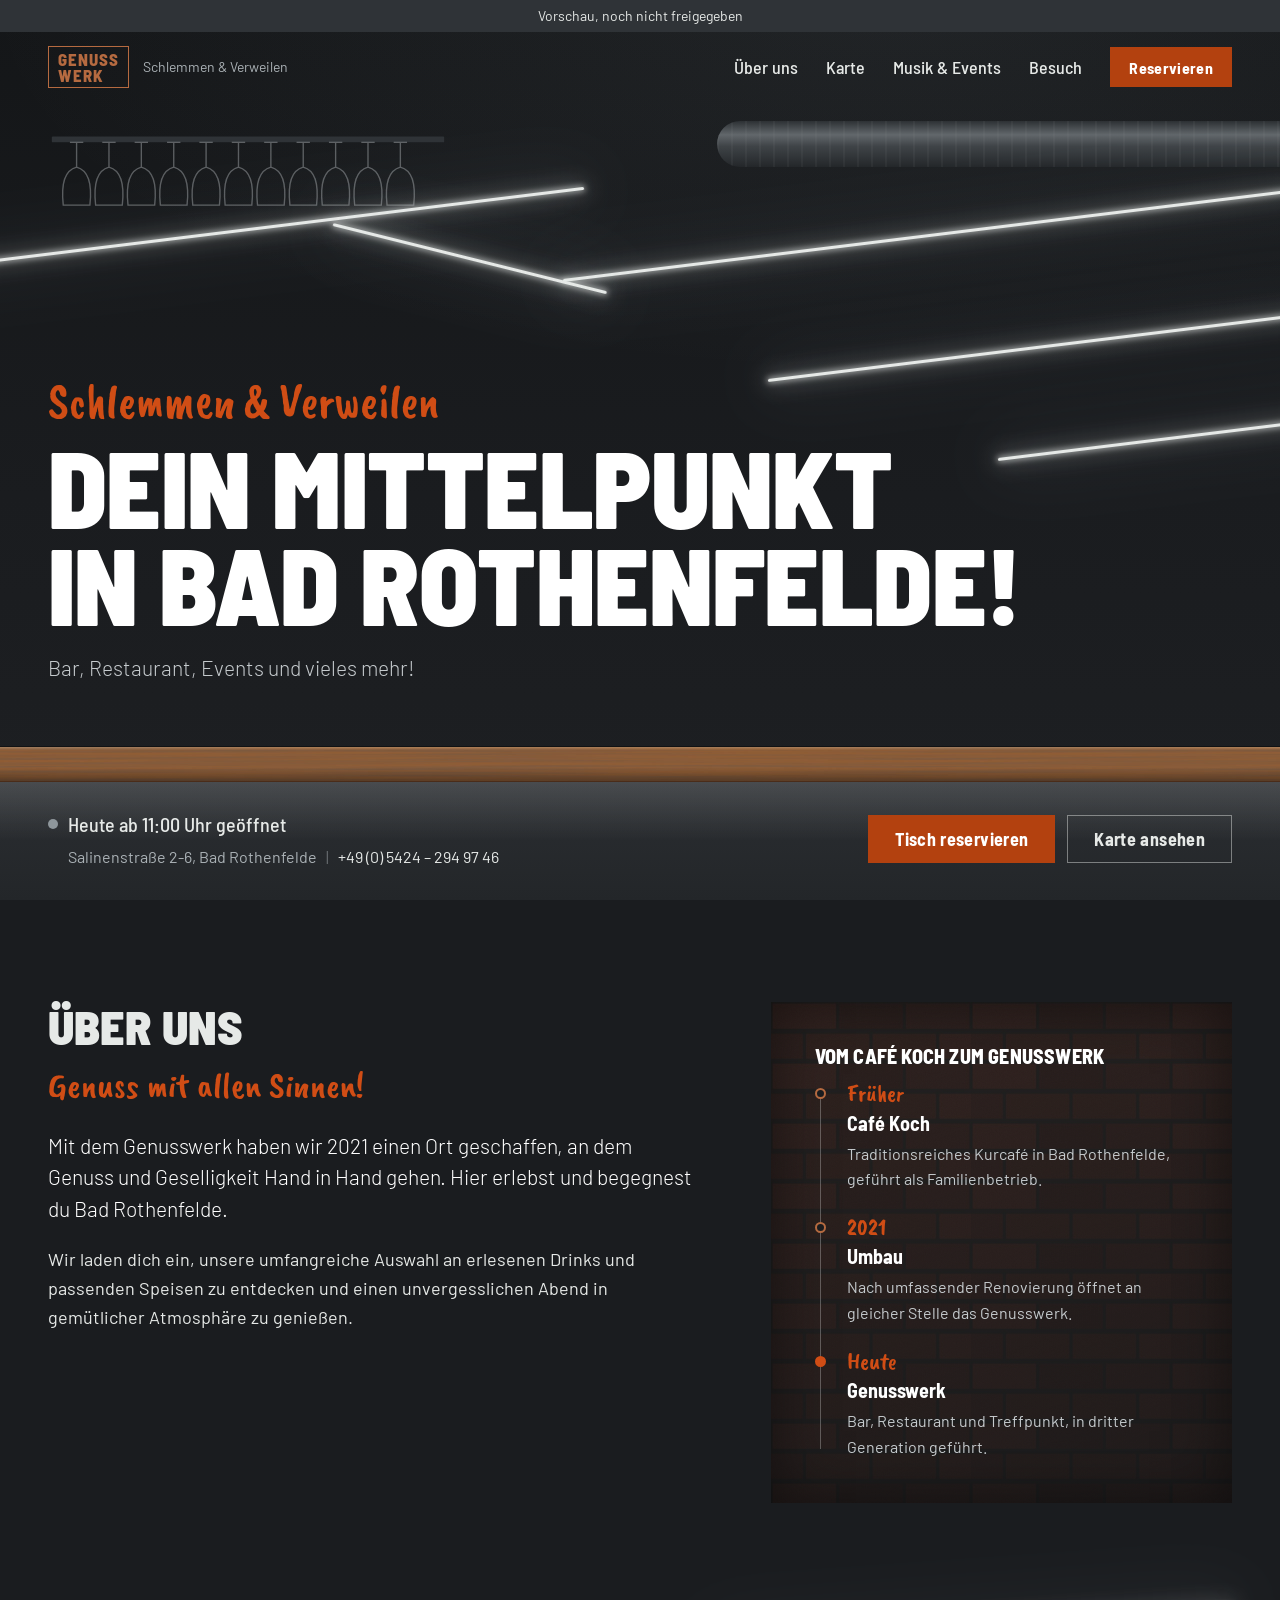
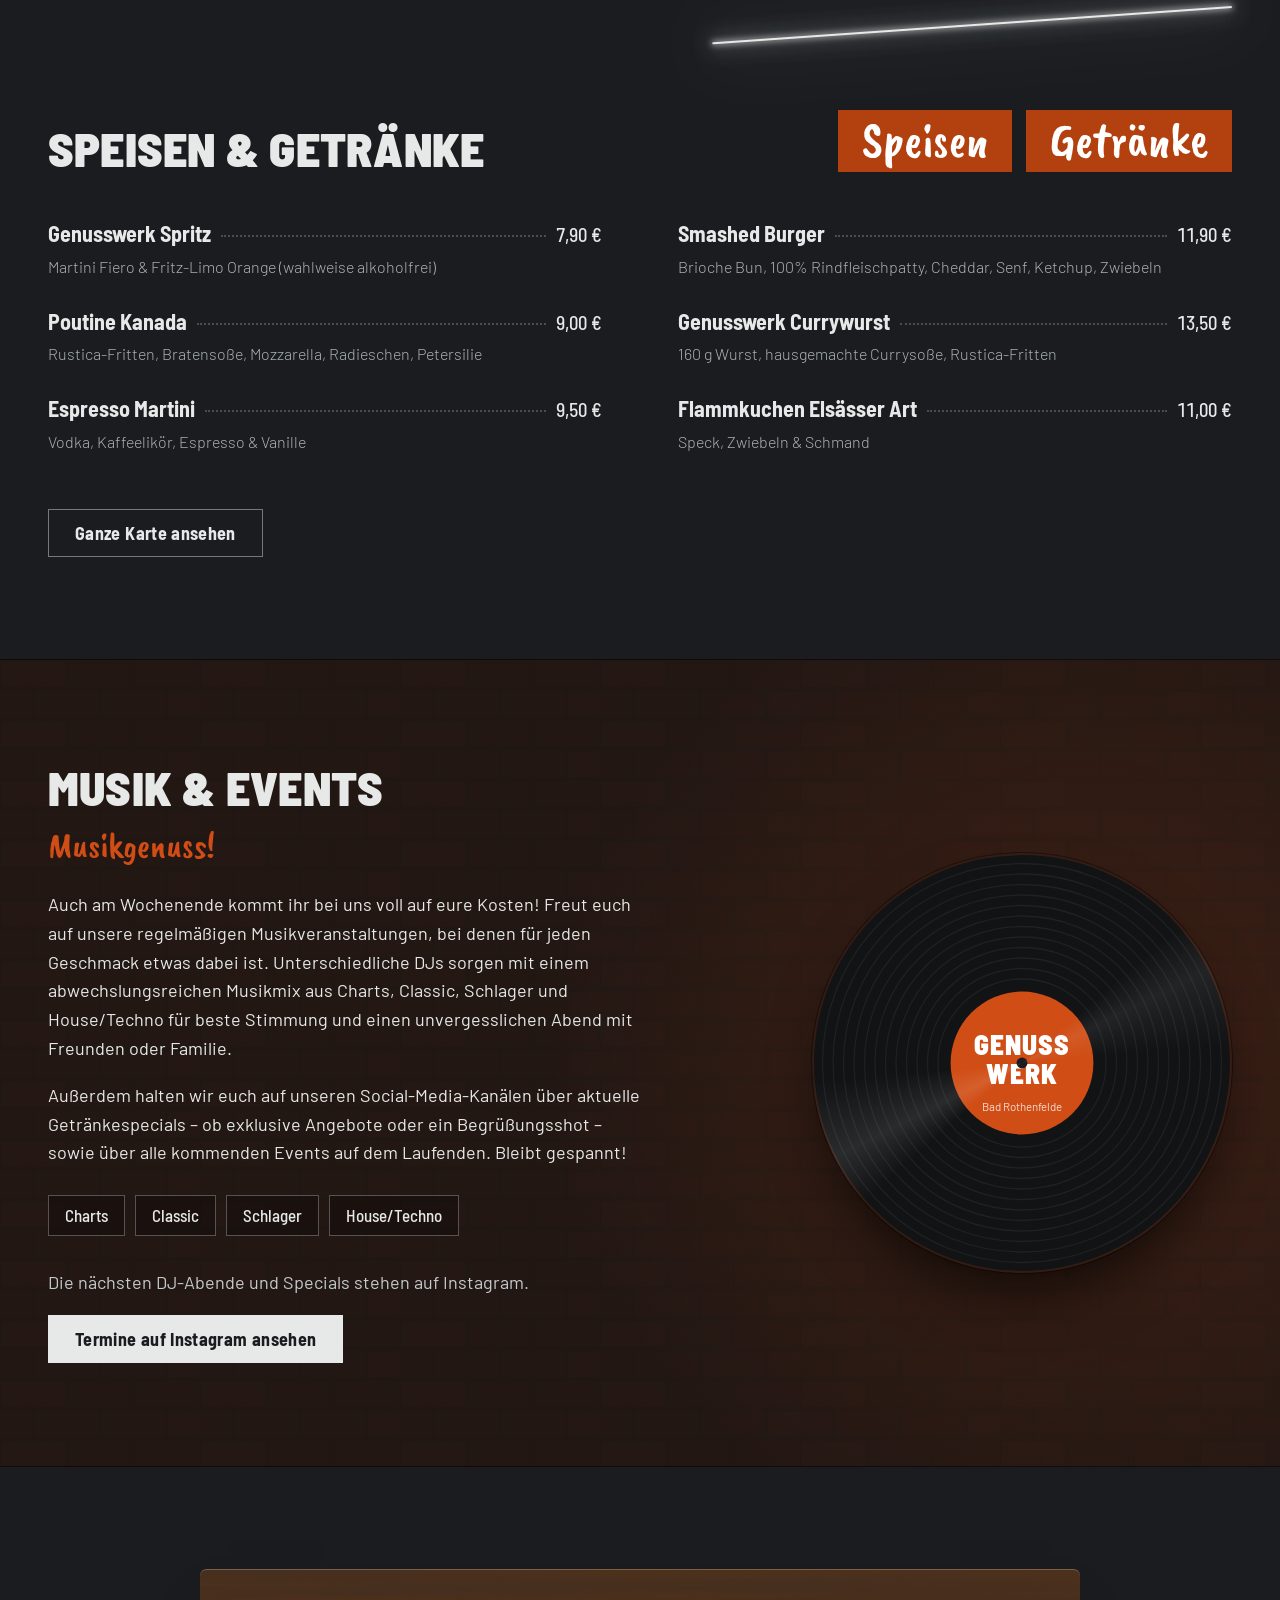
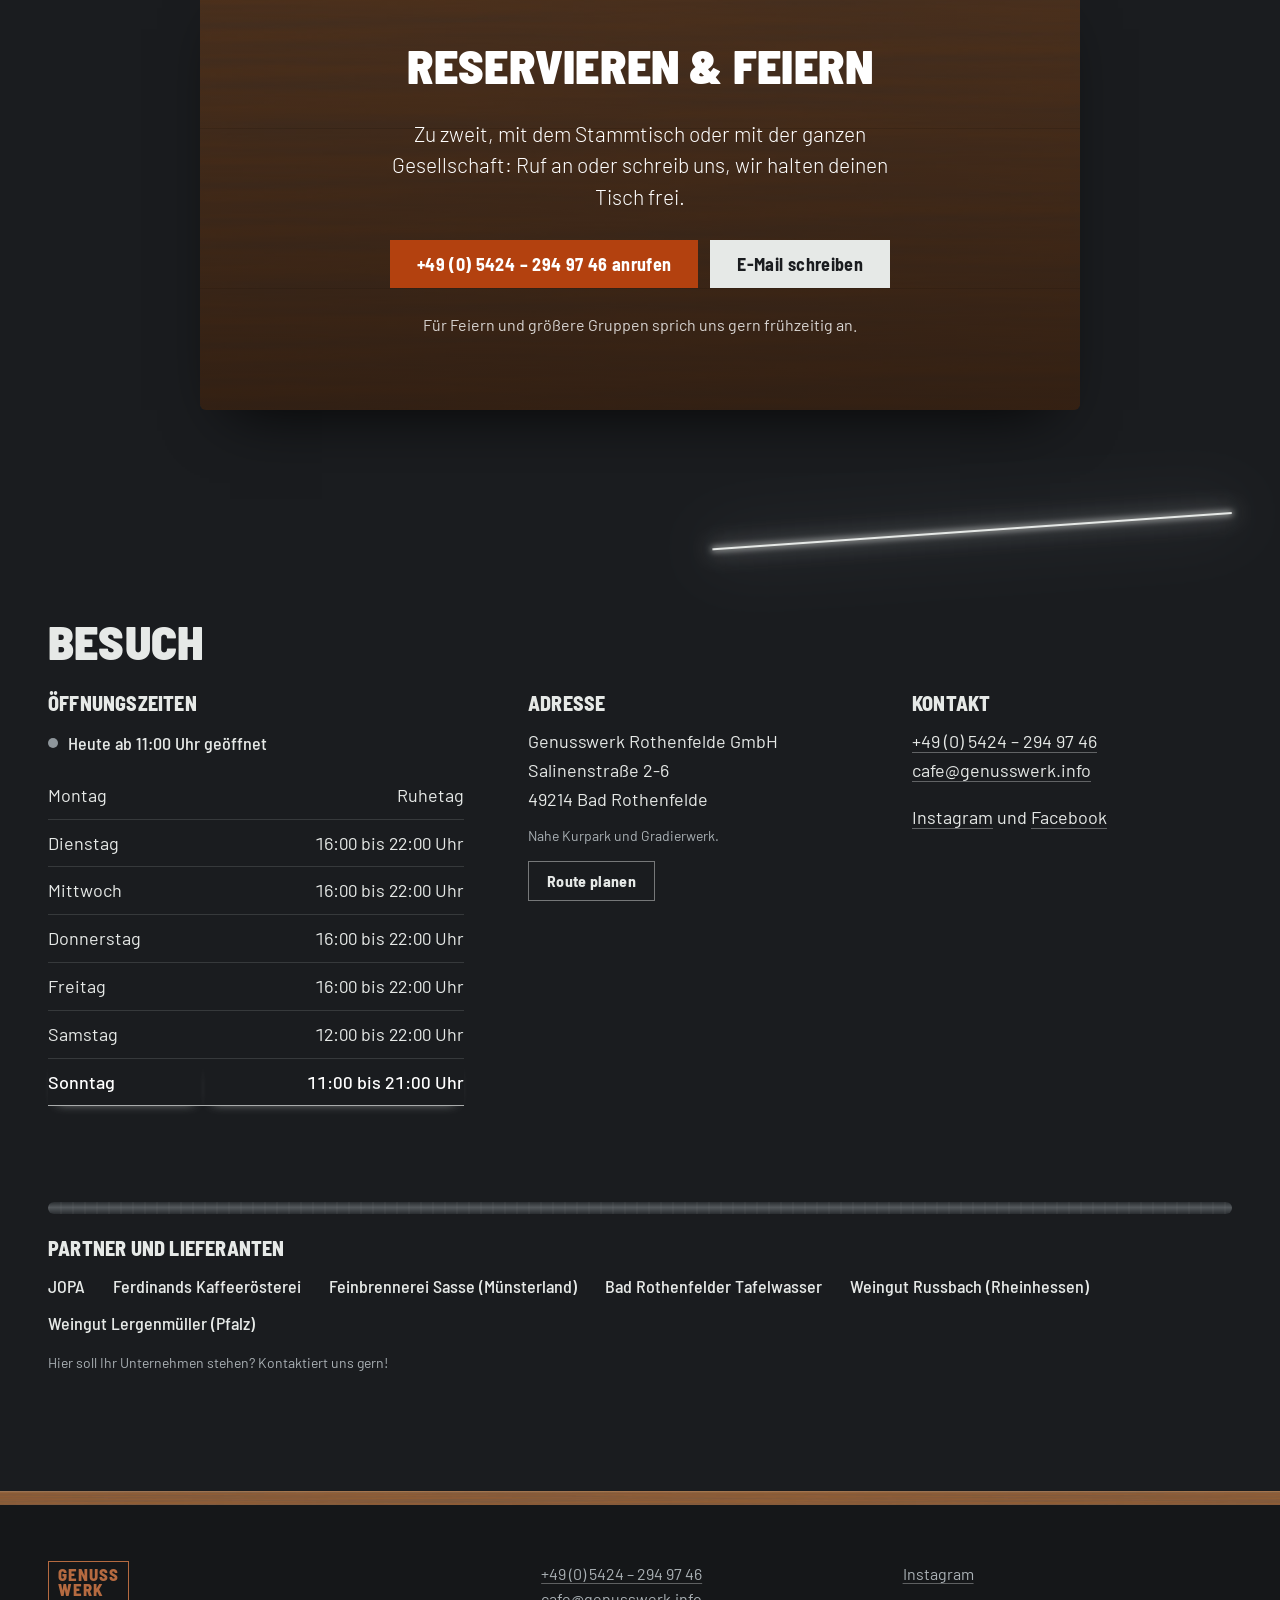
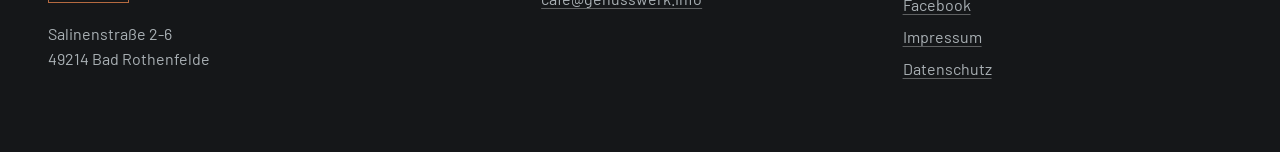
==== commit e8d23969: "Remove blue, tighten home page, round record shadow - No more blue: music section is now a brick wal" ====
--- a/index.html
+++ b/index.html
@@ -47,8 +47,7 @@
     <nav id="menue" class="menue" aria-label="Hauptmenü">
       <a class="menue-link" href="#genuss">Über uns</a>
       <a class="menue-link" href="karte/">Karte</a>
-      <a class="menue-link" href="#events">Musik</a>
-      <a class="menue-link" href="#eindruecke">Impressionen</a>
+      <a class="menue-link" href="#events">Musik &amp; Events</a>
       <a class="menue-link" href="#besuch">Besuch</a>
       <a class="knopf knopf-orange knopf-klein" href="#reservieren">Reservieren</a>
     </nav>
@@ -86,7 +85,10 @@
     <div class="theke-platte" aria-hidden="true"></div>
     <div class="theke-front">
       <div class="theke-innen">
-        <p class="status" data-status>Öffnungszeiten weiter unten</p>
+        <div class="theke-info">
+          <p class="status" data-status>Öffnungszeiten weiter unten</p>
+          <p class="theke-adresse">Salinenstraße 2-6, Bad Rothenfelde <span aria-hidden="true">|</span> <a href="tel:+4954242949746">+49 (0) 5424 – 294 97 46</a></p>
+        </div>
         <div class="knoepfe">
           <a class="knopf knopf-orange" href="#reservieren">Tisch reservieren</a>
           <a class="knopf knopf-linie" href="karte/">Karte ansehen</a>
@@ -97,9 +99,10 @@
 
 <section class="abschnitt genuss" id="genuss" aria-labelledby="t-genuss">
   <div class="genuss-text">
-    <h2 class="hand" id="t-genuss">Genuss mit allen Sinnen!</h2>
+    <h2 id="t-genuss">Über uns</h2>
+    <p class="hand unterzeile">Genuss mit allen Sinnen!</p>
     <p class="lead">Mit dem Genusswerk haben wir 2021 einen Ort geschaffen, an dem Genuss und Geselligkeit Hand in Hand gehen. Hier erlebst und begegnest du Bad Rothenfelde.</p>
-    <p>Wir laden dich ein, unsere umfangreiche Auswahl an erlesenen Drinks und passenden Speisen zu entdecken und einen unvergesslichen Abend in gemütlicher Atmosphäre zu genießen.</p><p>Egal, ob du mit einer Gruppe von Freunden, einem vertrauten Stammtisch oder einer größeren Gesellschaft zu uns kommst – wir heißen dich willkommen und legen großen Wert darauf, dass du deine Zeit bei uns in vollen Zügen genießen kannst.</p><p>Wir freuen uns darauf, dich im Genusswerk begrüßen zu dürfen – deinem Mittelpunkt in Bad Rothenfelde!</p>
+    <p>Wir laden dich ein, unsere umfangreiche Auswahl an erlesenen Drinks und passenden Speisen zu entdecken und einen unvergesslichen Abend in gemütlicher Atmosphäre zu genießen.</p>
   </div>
   <aside class="klinker" aria-labelledby="t-geschichte">
     <h3 id="t-geschichte">Vom Café Koch zum Genusswerk</h3>
@@ -124,7 +127,8 @@
 <section class="events" id="events" aria-labelledby="t-events">
   <div class="events-innen">
     <div class="events-text">
-      <h2 class="hand" id="t-events">Musikgenuss!</h2>
+      <h2 id="t-events">Musik &amp; Events</h2>
+      <p class="hand unterzeile">Musikgenuss!</p>
       <p>Auch am Wochenende kommt ihr bei uns voll auf eure Kosten! Freut euch auf unsere regelmäßigen Musikveranstaltungen, bei denen für jeden Geschmack etwas dabei ist. Unterschiedliche DJs sorgen mit einem abwechslungsreichen Musikmix aus Charts, Classic, Schlager und House/Techno für beste Stimmung und einen unvergesslichen Abend mit Freunden oder Familie.</p><p>Außerdem halten wir euch auf unseren Social-Media-Kanälen über aktuelle Getränkespecials – ob exklusive Angebote oder ein Begrüßungsshot – sowie über alle kommenden Events auf dem Laufenden. Bleibt gespannt!</p>
       <ul class="genres"><li>Charts</li><li>Classic</li><li>Schlager</li><li>House/Techno</li></ul>
       <p class="termine-leer">Die nächsten DJ-Abende und Specials stehen auf Instagram.</p><a class="knopf knopf-hell" href="https://www.instagram.com/genusswerk.br/" rel="noopener">Termine auf Instagram ansehen</a>
@@ -145,25 +149,18 @@
 </section>
 
 <section class="abschnitt reservieren" id="reservieren" aria-labelledby="t-reservieren">
-  <div class="polster">
+  <div class="tisch">
     <h2 id="t-reservieren">Reservieren &amp; feiern</h2>
     <p class="lead">Zu zweit, mit dem Stammtisch oder mit der ganzen Gesellschaft: Ruf an oder schreib uns, wir halten deinen Tisch frei.</p>
     <div class="knoepfe">
       <a class="knopf knopf-orange" href="tel:+4954242949746">+49 (0) 5424 – 294 97 46 anrufen</a>
       <a class="knopf knopf-hell" href="mailto:cafe@genusswerk.info?subject=Reservierung%20im%20Genusswerk&amp;body=Datum:%0APersonen:%0AUhrzeit:%0AAnlass:%0ATelefon:">E-Mail schreiben</a>
     </div>
-    <p class="polster-hinweis">Für Feiern und größere Gruppen sprich uns gern frühzeitig an.</p>
-    <div class="polster-zeiten">
-      <p class="status" data-status></p>
-      <ul class="zeiten-kurz"><li><span>Montag</span><span>Ruhetag</span></li><li><span>Dienstag bis Freitag</span><span>16 bis 22 Uhr</span></li><li><span>Samstag</span><span>12 bis 22 Uhr</span></li><li><span>Sonntag</span><span>11 bis 21 Uhr</span></li></ul>
-    </div>
-  </div>
-</section>
-
-<section class="abschnitt eindruecke" id="eindruecke" aria-labelledby="t-eindruecke">
-  <h2 id="t-eindruecke">Impressionen</h2>
-  <div class="galerie"><figure class="rahmen rahmen-leer"><div class="rahmen-flaeche"><span>Foto folgt</span></div><figcaption>Die Theke am Abend</figcaption></figure><figure class="rahmen rahmen-leer"><div class="rahmen-flaeche"><span>Foto folgt</span></div><figcaption>Genusswerk Spritz</figcaption></figure><figure class="rahmen rahmen-leer"><div class="rahmen-flaeche"><span>Foto folgt</span></div><figcaption>Smashed Burger</figcaption></figure><figure class="rahmen rahmen-leer"><div class="rahmen-flaeche"><span>Foto folgt</span></div><figcaption>DJ-Abend</figcaption></figure><figure class="rahmen rahmen-leer"><div class="rahmen-flaeche"><span>Foto folgt</span></div><figcaption>Espresso Martini</figcaption></figure><figure class="rahmen rahmen-leer"><div class="rahmen-flaeche"><span>Foto folgt</span></div><figcaption>Torte mit Schoko-Logo</figcaption></figure></div>
-</section>
+    <p class="tisch-hinweis">Für Feiern und größere Gruppen sprich uns gern frühzeitig an.</p>
+  </div>
+</section>
+
+
 
 <div class="lichtlinie" aria-hidden="true"><span></span></div>
 
--- a/src/design-tokens.css
+++ b/src/design-tokens.css
@@ -5,11 +5,9 @@
  *   Decke      schwarz gestrichene Decke mit offenen Rohren
  *   Nussholz   Thekenplatte und Regalböden
  *   Klinker    rotbraune Ziegelwand
- *   Samt       petrolfarbene Samtbezüge der Barhocker
  *   Stahl      Lüftungsrohre, Zapfanlage
  *   LED        kaltweiße Lichtlinien an der Decke
  *   Orange     Etiketten der Speisekarte ("Speisen", "Getränke")
- *   Navy       Textflächen der Marke ("Musikgenuss!")
  *   Kupfer     Logo-Rahmen
  *
  * Raumfarben sind aus Fotos geschätzt. Vor Livegang vor Ort abgleichen.
@@ -24,9 +22,8 @@
   --nuss-hell: #b07a4f;
   --nuss-kante: #4a2c19;
   --klinker: #6e3f33;
-  --samt: #2a6273;
-  --samt-tief: #1d4755;
-  --samt-hell: #7fbccd;
+  --klinker-nacht: #1d1411;
+  --salbei: #a9c494;        /* Kennzeichnung vegetarisch/vegan */
   --stahl: #8e969b;
   --stahl-hell: #c5cacd;
   --led: #e6e9e7;
@@ -34,8 +31,6 @@
   /* Marke */
   --orange: #d04d15;
   --orange-tief: #b3410f;   /* weiße Schrift auf Orange nur hiermit (Kontrast 5,6:1) */
-  --navy: #1e425a;
-  --navy-tief: #173447;
   --kupfer: #b56a40;
 
   /* Semantik */
@@ -43,7 +38,7 @@
   --text: var(--led);
   --text-leise: #aab1b5;
   --linie: rgba(197, 202, 205, 0.16);
-  --fokus: var(--samt-hell);
+  --fokus: var(--led);
   --glow: 0 0 6px 1px rgba(230, 233, 231, 0.75), 0 0 22px 4px rgba(230, 233, 231, 0.28), 0 0 70px 10px rgba(200, 220, 230, 0.10);
 
   /* Schrift: Barlow-Familie wie auf der Speisekarte, Pinselschrift für kurze Rufe */
@@ -63,7 +58,7 @@
   /* Raster */
   --max: 1200px;
   --rand: clamp(16px, 4vw, 48px);
-  --abstand: clamp(80px, 11vw, 150px);
+  --abstand: clamp(64px, 8vw, 112px);
 
   /* Bewegung */
   --leicht: cubic-bezier(0.2, 0.7, 0.2, 1);
--- a/src/site.css
+++ b/src/site.css
@@ -3,7 +3,7 @@
  *
  * Leitidee "Abend an der Theke": Die Seite ist gebaut wie der Gastraum.
  * Schwarze Decke mit Lichtlinien oben, eine Nussholz-Theke als tragendes Band,
- * Klinker für die Geschichte, Petrol-Samt für die Reservierung, Stahl für Fakten.
+ * Klinker für Geschichte und Musik, ein Nussholz-Tisch für die Reservierung, Stahl für Fakten.
  *
  * Bewegung: ein Moment beim Laden (Licht geht an, Gläser funkeln), danach nur
  * kleine Antworten auf Scrollen und Klicks. Alles aus bei prefers-reduced-motion.
@@ -53,6 +53,7 @@
   color: var(--orange);
 }
 h2.hand { margin-bottom: 0.5em; }
+.unterzeile { font-size: clamp(1.75rem, 3vw, 2.25rem); margin: -0.35em 0 0.7em; }
 
 .lead { font-size: var(--fs-lead); line-height: 1.5; font-weight: 300; color: #fff; }
 .leise { color: var(--text-leise); font-size: var(--fs-klein); }
@@ -62,7 +63,7 @@
 
 .vorschau {
   margin: 0; padding: 5px var(--rand);
-  background: var(--navy-tief); color: var(--led);
+  background: var(--decke-rand); color: var(--led);
   font-size: var(--fs-klein); text-align: center;
 }
 
@@ -233,14 +234,20 @@
 }
 .theke-innen:empty { padding: 14px 0; }
 
+.theke-info { display: flex; flex-direction: column; gap: 4px; }
+.theke-adresse { margin: 0 0 0 20px; color: var(--text-leise); font-size: 1rem; }
+.theke-adresse a { color: var(--led); text-decoration: none; white-space: nowrap; }
+.theke-adresse a:hover { text-decoration: underline; }
+.theke-adresse span { margin: 0 6px; opacity: 0.5; }
+
 /* Öffnungsstatus */
 .status { display: inline-flex; align-items: center; gap: 10px; margin: 0; font-family: var(--font-titel); font-weight: 500; font-size: 1.25rem; }
 .status::before { content: ""; width: 10px; height: 10px; border-radius: 50%; background: var(--stahl); flex: none; }
-.status[data-status="offen"]::before { background: var(--samt-hell); animation: puls 2.6s ease-out infinite; }
+.status[data-status="offen"]::before { background: var(--led); box-shadow: var(--glow); animation: puls 2.6s ease-out infinite; }
 .status:empty { display: none; }
 @keyframes puls {
-  0% { box-shadow: 0 0 0 0 rgba(127, 188, 205, 0.6); }
-  70%, 100% { box-shadow: 0 0 0 12px rgba(127, 188, 205, 0); }
+  0% { box-shadow: 0 0 0 0 rgba(230, 233, 231, 0.55); }
+  70%, 100% { box-shadow: 0 0 0 12px rgba(230, 233, 231, 0); }
 }
 
 /* ---------- Abschnitte ---------- */
@@ -306,13 +313,15 @@
 .preis-label { color: var(--text-leise); font-weight: 400; font-size: 0.95rem; }
 .gericht-text { margin: 4px 0 0; color: var(--text-leise); font-weight: 300; font-size: 1rem; line-height: 1.45; }
 
-/* Musik & Events (Orange heller, damit es auf Navy lesbar bleibt) */
-.events .hand, .termine time { color: #f58a5a; }
-.events { background: var(--navy); position: relative; overflow: hidden; }
-.events::before {
-  content: ""; position: absolute; inset: 0;
-  background: url("texturen/rauschen.png"), radial-gradient(90% 120% at 100% 50%, rgba(255, 255, 255, 0.07), transparent 60%);
-  pointer-events: none;
+/* Musik & Events: Klinkerwand bei Nacht, warmes Licht von rechts */
+.events {
+  position: relative; overflow: hidden;
+  background:
+    radial-gradient(60% 90% at 85% 50%, rgba(208, 77, 21, 0.16), transparent 70%),
+    linear-gradient(rgba(29, 20, 17, 0.9), rgba(29, 20, 17, 0.9)),
+    url("texturen/klinker.jpg") 0 0 / 200px 60px;
+  border-top: 1px solid rgba(0, 0, 0, 0.5);
+  border-bottom: 1px solid rgba(0, 0, 0, 0.5);
 }
 .events-innen {
   position: relative; max-width: calc(var(--max) + 2 * var(--rand)); margin: 0 auto; padding: var(--abstand) var(--rand);
@@ -320,15 +329,15 @@
 }
 .events-text p { max-width: 60ch; }
 .genres { list-style: none; display: flex; flex-wrap: wrap; gap: 10px; padding: 0; margin: 28px 0 32px; }
-.genres li { padding: 6px 16px; border: 1px solid rgba(230, 233, 231, 0.35); font-family: var(--font-titel); font-weight: 500; font-size: 1.0625rem; }
+.genres li { padding: 6px 16px; border: 1px solid rgba(230, 233, 231, 0.3); background: rgba(0, 0, 0, 0.25); font-family: var(--font-titel); font-weight: 500; font-size: 1.0625rem; }
 .termine-leer { color: var(--stahl-hell); }
 .termine { list-style: none; padding: 0; margin: 0 0 24px; }
 .termine li { display: grid; grid-template-columns: 7em 1fr; gap: 4px 16px; padding: 12px 0; border-bottom: 1px solid rgba(230, 233, 231, 0.18); }
 .termine time { font-family: var(--font-hand); color: var(--orange); font-size: 1.4rem; line-height: 1.1; }
 .termine span { grid-column: 2; color: var(--stahl-hell); font-size: 1rem; }
 
-.platte { position: relative; width: min(100%, 420px); aspect-ratio: 1; margin-left: auto; }
-.platte svg { width: 100%; height: 100%; border-radius: 50%; box-shadow: 0 40px 80px -30px rgba(0, 0, 0, 0.7); }
+.platte { position: relative; width: min(100%, 420px); aspect-ratio: 1; margin-left: auto; border-radius: 50%; box-shadow: 0 30px 60px -18px rgba(0, 0, 0, 0.75), 0 0 0 1px rgba(0, 0, 0, 0.4); }
+.platte svg { display: block; width: 100%; height: 100%; }
 .platte::after {
   /* Lichtreflex bleibt stehen, während die Platte läuft */
   content: ""; position: absolute; inset: 0; border-radius: 50%;
@@ -344,40 +353,21 @@
   .platte { width: min(70%, 300px); margin: 0 auto; order: -1; }
 }
 
-/* Reservieren: Samt-Polster wie die Barhocker */
-.polster {
-  position: relative; overflow: hidden;
-  padding: clamp(36px, 6vw, 80px);
-  border-radius: 28px;
-  background:
-    url("texturen/rauschen.png"),
-    radial-gradient(70% 90% at 25% 15%, rgba(160, 215, 230, 0.30), transparent 60%),
-    radial-gradient(60% 80% at 90% 110%, rgba(0, 0, 0, 0.35), transparent 60%),
-    linear-gradient(135deg, var(--samt) 0%, var(--samt-tief) 100%);
-  box-shadow: inset 0 2px 0 rgba(255, 255, 255, 0.12), inset 0 -18px 40px rgba(0, 0, 0, 0.25), 0 30px 60px -30px rgba(0, 0, 0, 0.8);
-}
-.polster::after {
-  /* Keder: umlaufende Naht */
-  content: ""; position: absolute; inset: 12px; border-radius: 20px;
-  border: 1px solid rgba(0, 0, 0, 0.22); box-shadow: 0 1px 0 rgba(255, 255, 255, 0.08);
-  pointer-events: none;
-}
-.polster { display: grid; grid-template-columns: minmax(0, 1.5fr) minmax(0, 1fr); column-gap: clamp(32px, 6vw, 96px); }
-.polster > :not(.polster-zeiten) { grid-column: 1; }
-.polster-zeiten { grid-column: 2; grid-row: 1 / span 4; align-self: center; position: relative; z-index: 1; padding: 24px 0 24px clamp(24px, 4vw, 48px); border-left: 1px solid rgba(255, 255, 255, 0.22); }
-.polster-zeiten .status { margin-bottom: 16px; }
-.zeiten-kurz { list-style: none; padding: 0; margin: 0; }
-.zeiten-kurz li { display: flex; justify-content: space-between; gap: 16px; padding: 6px 0; font-size: 1.0625rem; }
-.zeiten-kurz li span:first-child { color: rgba(255, 255, 255, 0.8); }
-.zeiten-kurz li span:last-child { font-variant-numeric: tabular-nums; text-align: right; }
-@media (max-width: 860px) {
-  .polster { grid-template-columns: 1fr; }
-  .polster-zeiten { grid-column: 1; grid-row: auto; margin-top: 32px; padding: 24px 0 0; border-left: 0; border-top: 1px solid rgba(255, 255, 255, 0.22); }
-}
-.polster h2 { color: #fff; }
-.polster .lead { max-width: 44ch; }
-.polster .knoepfe { margin-top: 32px; position: relative; z-index: 1; }
-.polster-hinweis { margin: 28px 0 0; color: rgba(255, 255, 255, 0.78); font-size: 1rem; }
+/* Reservieren: Tischplatte aus Nussholz */
+.tisch {
+  max-width: 880px; margin: 0 auto; text-align: center;
+  padding: clamp(40px, 6vw, 72px) clamp(24px, 6vw, 72px);
+  border-radius: 6px;
+  background:
+    linear-gradient(180deg, rgba(32, 19, 11, 0.6), rgba(32, 19, 11, 0.82)),
+    repeating-linear-gradient(180deg, transparent 0 159px, rgba(0, 0, 0, 0.18) 159px 160px),
+    url("texturen/nuss.jpg") 0 0 / 1200px 160px;
+  box-shadow: inset 0 1px 0 rgba(255, 220, 180, 0.28), 0 30px 60px -30px rgba(0, 0, 0, 0.85);
+}
+.tisch h2 { color: #fff; }
+.tisch .lead { max-width: 44ch; margin-left: auto; margin-right: auto; }
+.tisch .knoepfe { margin-top: 28px; justify-content: center; }
+.tisch-hinweis { margin: 24px auto 0; color: rgba(255, 255, 255, 0.8); font-size: 1rem; }
 
 /* Impressionen */
 .galerie { display: grid; grid-template-columns: repeat(3, minmax(0, 1fr)); gap: clamp(14px, 2vw, 24px); }
@@ -438,7 +428,7 @@
   transition: background-color 0.25s, border-color 0.25s, color 0.25s;
 }
 .filter button:hover { border-color: var(--led); }
-.filter button[aria-pressed="true"] { background: var(--samt); border-color: var(--samt-hell); color: #fff; }
+.filter button[aria-pressed="true"] { background: var(--orange-tief); border-color: var(--orange-tief); color: #fff; }
 .sprung { display: flex; gap: 22px; overflow-x: auto; padding: 12px 0 12px; white-space: nowrap; scrollbar-width: none; font-family: var(--font-titel); font-weight: 500; }
 .sprung::-webkit-scrollbar { display: none; }
 .sprung a { position: relative; text-decoration: none; color: var(--text-leise); padding-bottom: 4px; }
@@ -456,7 +446,7 @@
 .gericht { padding: 14px 0; max-width: none; animation: einblenden 0.35s var(--leicht); }
 .gericht-kopf h4 { font-family: var(--font-titel); font-weight: 700; font-size: 1.25rem; line-height: 1.15; }
 .gericht-tags { margin: 6px 0 0; display: flex; gap: 12px; }
-.tag { font-size: 0.875rem; color: var(--samt-hell); display: inline-flex; align-items: center; gap: 6px; }
+.tag { font-size: 0.875rem; color: var(--salbei); display: inline-flex; align-items: center; gap: 6px; }
 .tag::before { content: ""; width: 6px; height: 6px; border-radius: 50%; background: currentColor; }
 .tag-hausmarke { color: #e2865a; }
 .tag-regional { color: var(--nuss-hell); }
